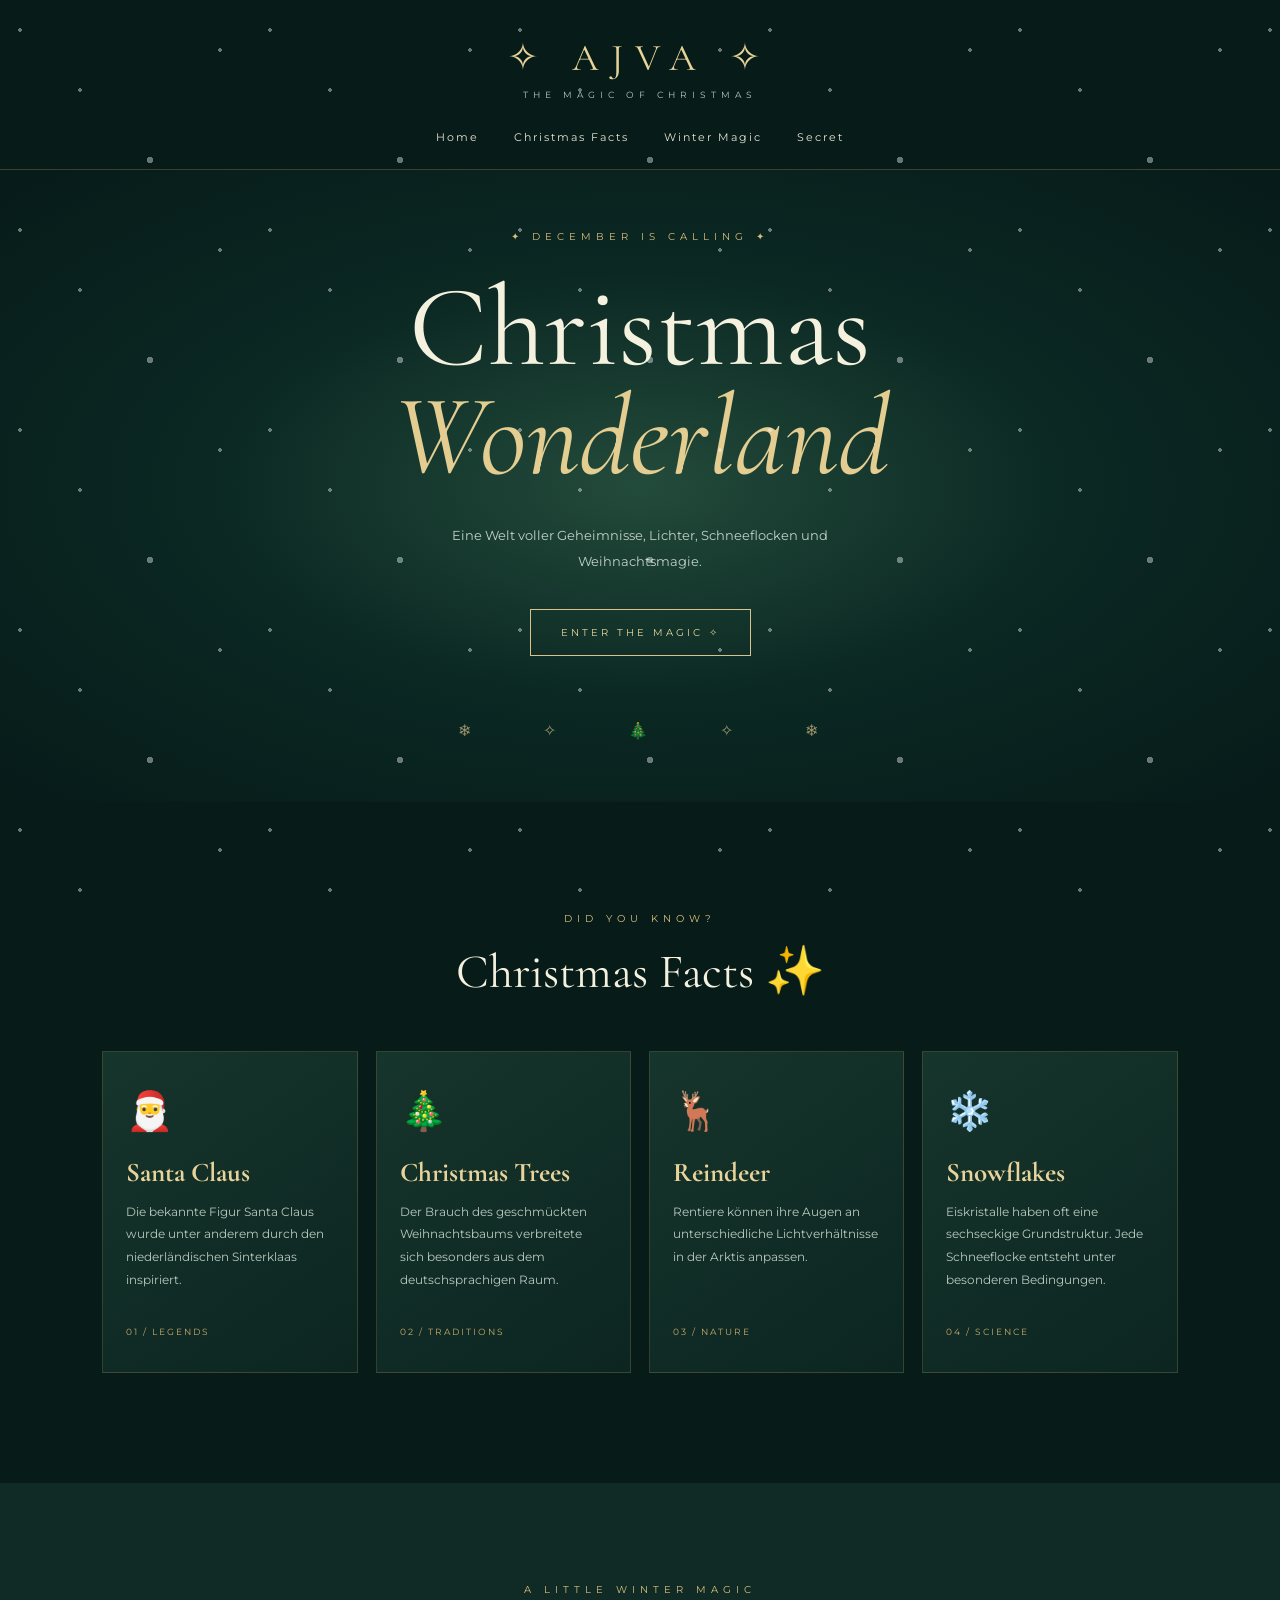
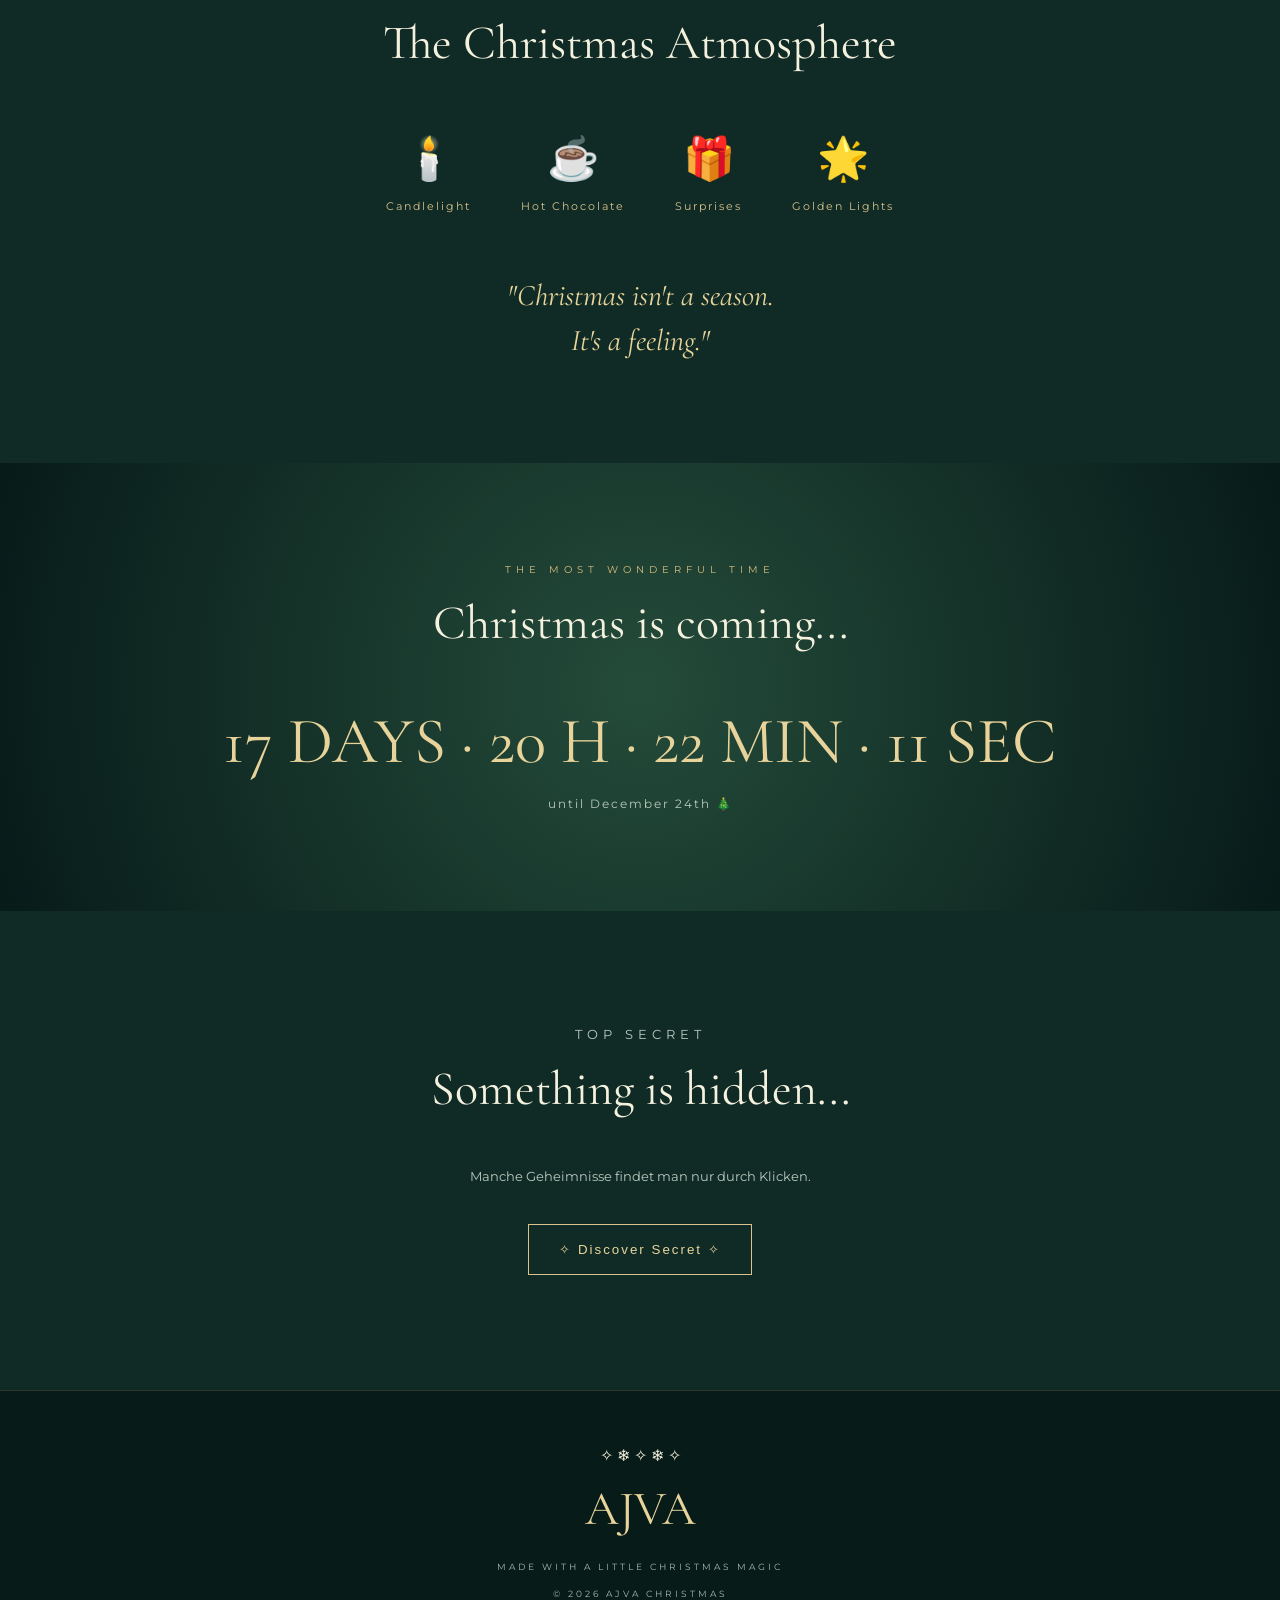
==== inex.html @ 02098047 "add" ====
<!DOCTYPE html>
<html lang="de">
<head>
    <meta charset="UTF-8">
    <meta name="viewport" content="width=device-width, initial-scale=1.0">
    <title>AJVA | Christmas Magic</title>
    <link rel="stylesheet" href="style.css">
</head>

<body>

    <div class="snow"></div>

    <header>
        <div class="logo">✧ AJVA ✧</div>
        <p class="subtitle">THE MAGIC OF CHRISTMAS</p>

        <nav>
            <a href="#start">Home</a>
            <a href="#fakten">Christmas Facts</a>
            <a href="#magie">Winter Magic</a>
            <a href="#geheimnis">Secret</a>
        </nav>
    </header>

    <main>

        <section class="hero" id="start">
            <p class="small-title">✦ DECEMBER IS CALLING ✦</p>

            <h1>Christmas<br><span>Wonderland</span></h1>

            <p class="intro">
                Eine Welt voller Geheimnisse, Lichter,
                Schneeflocken und Weihnachtsmagie.
            </p>

            <a href="#fakten" class="main-button">
                ENTER THE MAGIC ✧
            </a>

            <div class="decorations">
                ❄　　　 ✧　　　 🎄　　　 ✧　　　 ❄
            </div>
        </section>


        <section class="facts" id="fakten">

            <p class="small-title">DID YOU KNOW?</p>
            <h2>Christmas Facts ✨</h2>

            <div class="fact-grid">

                <article class="fact-card">
                    <span>🎅</span>
                    <h3>Santa Claus</h3>
                    <p>
                        Die bekannte Figur Santa Claus
                        wurde unter anderem durch den
                        niederländischen Sinterklaas inspiriert.
                    </p>
                    <small>01 / LEGENDS</small>
                </article>

                <article class="fact-card">
                    <span>🎄</span>
                    <h3>Christmas Trees</h3>
                    <p>
                        Der Brauch des geschmückten
                        Weihnachtsbaums verbreitete sich
                        besonders aus dem deutschsprachigen Raum.
                    </p>
                    <small>02 / TRADITIONS</small>
                </article>

                <article class="fact-card">
                    <span>🦌</span>
                    <h3>Reindeer</h3>
                    <p>
                        Rentiere können ihre Augen an
                        unterschiedliche Lichtverhältnisse
                        in der Arktis anpassen.
                    </p>
                    <small>03 / NATURE</small>
                </article>

                <article class="fact-card">
                    <span>❄️</span>
                    <h3>Snowflakes</h3>
                    <p>
                        Eiskristalle haben oft eine
                        sechseckige Grundstruktur.
                        Jede Schneeflocke entsteht unter
                        besonderen Bedingungen.
                    </p>
                    <small>04 / SCIENCE</small>
                </article>

            </div>
        </section>


        <section class="magic" id="magie">
            <p class="small-title">A LITTLE WINTER MAGIC</p>
            <h2>The Christmas Atmosphere</h2>

            <div class="magic-grid">
                <div>🕯️<p>Candlelight</p></div>
                <div>☕<p>Hot Chocolate</p></div>
                <div>🎁<p>Surprises</p></div>
                <div>🌟<p>Golden Lights</p></div>
            </div>

            <blockquote>
                "Christmas isn't a season.<br>
                It's a feeling."
            </blockquote>
        </section>


        <section class="countdown">
            <p class="small-title">THE MOST WONDERFUL TIME</p>
            <h2>Christmas is coming...</h2>
            <div id="timer">Loading...</div>
            <p>until December 24th 🎄</p>
        </section>


        <section class="secret" id="geheimnis">
            <p class="small-title">TOP SECRET</p>
            <h2>Something is hidden...</h2>

            <p>Manche Geheimnisse findet man nur durch Klicken.</p>

            <button id="secretButton">✧ Discover Secret ✧</button>

            <p id="secretText"></p>
        </section>

    </main>


    <footer>
        <div>✧ ❄ ✧ ❄ ✧</div>
        <h2>AJVA</h2>
        <p>MADE WITH A LITTLE CHRISTMAS MAGIC</p>
        <small>© 2026 AJVA CHRISTMAS</small>
    </footer>

    <script src="script.js"></script>
</body>
</html>
---- style.css ----
@import url('https://fonts.googleapis.com/css2?family=Cormorant+Garamond:wght@400;500;600;700&family=Montserrat:wght@300;400;500;600&display=swap');

* {
    margin: 0;
    padding: 0;
    box-sizing: border-box;
    scroll-behavior: smooth;
}

body {
    background: #071b19;
    color: #f5f1df;
    font-family: 'Montserrat', sans-serif;
    overflow-x: hidden;
}

/* HEADER */

header {
    text-align: center;
    padding: 35px 20px 25px;
    border-bottom: 1px solid #c5aa6a44;
}

.logo {
    font-family: 'Cormorant Garamond', serif;
    font-size: 38px;
    letter-spacing: 12px;
    color: #e8d49b;
}

.subtitle {
    font-size: 9px;
    letter-spacing: 5px;
    margin-top: 8px;
    color: #b7c8bd;
}

nav {
    margin-top: 30px;
    display: flex;
    justify-content: center;
    flex-wrap: wrap;
    gap: 35px;
}

nav a {
    color: #e8e3d2;
    text-decoration: none;
    font-size: 11px;
    letter-spacing: 2px;
    transition: 0.3s;
}

nav a:hover {
    color: #e8d49b;
    text-shadow: 0 0 15px #e8d49b;
}

/* HERO */

.hero {
    min-height: 570px;
    display: flex;
    flex-direction: column;
    justify-content: center;
    align-items: center;
    text-align: center;
    padding: 60px 20px;
    background:
        radial-gradient(ellipse at center, #234b3b 0%, #0b2823 48%, #071b19 100%);
    position: relative;
}

.small-title {
    color: #d8bd7c;
    font-size: 10px;
    letter-spacing: 5px;
}

.hero h1 {
    font-family: 'Cormorant Garamond', serif;
    font-size: clamp(65px, 10vw, 115px);
    line-height: 0.95;
    margin: 30px 0;
    font-weight: 400;
}

.hero h1 span {
    color: #e4cd91;
    font-style: italic;
}

.intro {
    max-width: 430px;
    line-height: 2;
    color: #c3d0c8;
    font-size: 13px;
}

.main-button {
    margin-top: 35px;
    padding: 16px 30px;
    border: 1px solid #d9c28c;
    color: #e8d49b;
    text-decoration: none;
    letter-spacing: 3px;
    font-size: 10px;
    transition: 0.4s;
}

.main-button:hover {
    background: #d9c28c;
    color: #071b19;
    box-shadow: 0 0 30px #d9c28c55;
}

.decorations {
    margin-top: 65px;
    color: #d9c28c;
    opacity: 0.7;
    letter-spacing: 4px;
}

/* FACTS */

.facts {
    padding: 110px 8%;
    text-align: center;
}

h2 {
    font-family: 'Cormorant Garamond', serif;
    font-size: 48px;
    font-weight: 400;
    margin: 18px 0 50px;
}

.fact-grid {
    display: grid;
    grid-template-columns: repeat(4, 1fr);
    gap: 18px;
    max-width: 1200px;
    margin: auto;
}

.fact-card {
    background: linear-gradient(145deg, #16352c, #0c2521);
    border: 1px solid #c5aa6a33;
    padding: 35px 23px;
    text-align: left;
    transition: 0.4s;
}

.fact-card:hover {
    transform: translateY(-10px);
    border-color: #d9c28c;
    box-shadow: 0 15px 40px #0005;
}

.fact-card span {
    font-size: 38px;
}

.fact-card h3 {
    font-family: 'Cormorant Garamond', serif;
    font-size: 27px;
    color: #e8d49b;
    margin: 22px 0 12px;
}

.fact-card p {
    color: #b9c9bf;
    font-size: 12px;
    line-height: 1.9;
    min-height: 100px;
}

.fact-card small {
    display: block;
    color: #c5aa6a;
    font-size: 9px;
    letter-spacing: 2px;
    margin-top: 25px;
}

/* MAGIC */

.magic {
    text-align: center;
    padding: 100px 20px;
    background: #102b25;
}

.magic-grid {
    display: flex;
    justify-content: center;
    flex-wrap: wrap;
    gap: 50px;
    margin: 60px 0;
}

.magic-grid div {
    font-size: 42px;
    transition: 0.3s;
}

.magic-grid div:hover {
    transform: scale(1.2) rotate(5deg);
}

.magic-grid p {
    font-size: 11px;
    letter-spacing: 2px;
    margin-top: 15px;
    color: #d9c28c;
}

blockquote {
    font-family: 'Cormorant Garamond', serif;
    font-size: 30px;
    font-style: italic;
    color: #e8d49b;
    line-height: 1.5;
}

/* COUNTDOWN */

.countdown {
    padding: 100px 20px;
    text-align: center;
    background: radial-gradient(circle, #244b3a, #071b19);
}

#timer {
    font-family: 'Cormorant Garamond', serif;
    font-size: clamp(35px, 7vw, 65px);
    color: #e8d49b;
    margin: 35px 0 15px;
}

.countdown > p:last-child {
    color: #b9c9bf;
    font-size: 12px;
    letter-spacing: 2px;
}

/* SECRET */

.secret {
    text-align: center;
    padding: 100px 20px;
    background: #102b25;
}

.secret p {
    color: #b9c9bf;
    font-size: 13px;
    margin: 15px;
}

#secretButton {
    background: transparent;
    color: #e8d49b;
    border: 1px solid #d9c28c;
    padding: 17px 30px;
    margin-top: 25px;
    cursor: pointer;
    letter-spacing: 2px;
    transition: 0.3s;
}

#secretButton:hover {
    background: #d9c28c;
    color: #071b19;
}

#secretText {
    color: #e8d49b;
    font-size: 20px;
    font-family: 'Cormorant Garamond', serif;
}

/* FOOTER */

footer {
    text-align: center;
    padding: 55px 20px;
    border-top: 1px solid #c5aa6a33;
}

footer h2 {
    color: #e8d49b;
    margin: 15px 0;
}

footer p, footer small {
    color: #a9b9ae;
    font-size: 9px;
    letter-spacing: 3px;
    line-height: 3;
}

/* SNOW */

.snow {
    position: fixed;
    inset: 0;
    pointer-events: none;
    z-index: 10;
    opacity: 0.4;
    background-image:
        radial-gradient(2px 2px at 20px 30px, white 99%, transparent),
        radial-gradient(2px 2px at 80px 90px, white 99%, transparent),
        radial-gradient(3px 3px at 150px 160px, white 99%, transparent),
        radial-gradient(2px 2px at 220px 50px, white 99%, transparent);
    background-size: 250px 200px;
    animation: snowfall 12s linear infinite;
}

@keyframes snowfall {
    from { background-position: 0 0; }
    to { background-position: 100px 400px; }
}

/* MOBILE */

@media (max-width: 850px) {
    .fact-grid {
        grid-template-columns: repeat(2, 1fr);
    }
}

@media (max-width: 550px) {
    nav {
        gap: 18px;
    }

    .fact-grid {
        grid-template-columns: 1fr;
    }

    .facts {
        padding: 75px 7%;
    }

    h2 {
        font-size: 38px;
    }

    .magic-grid {
        gap: 30px;
    }
}
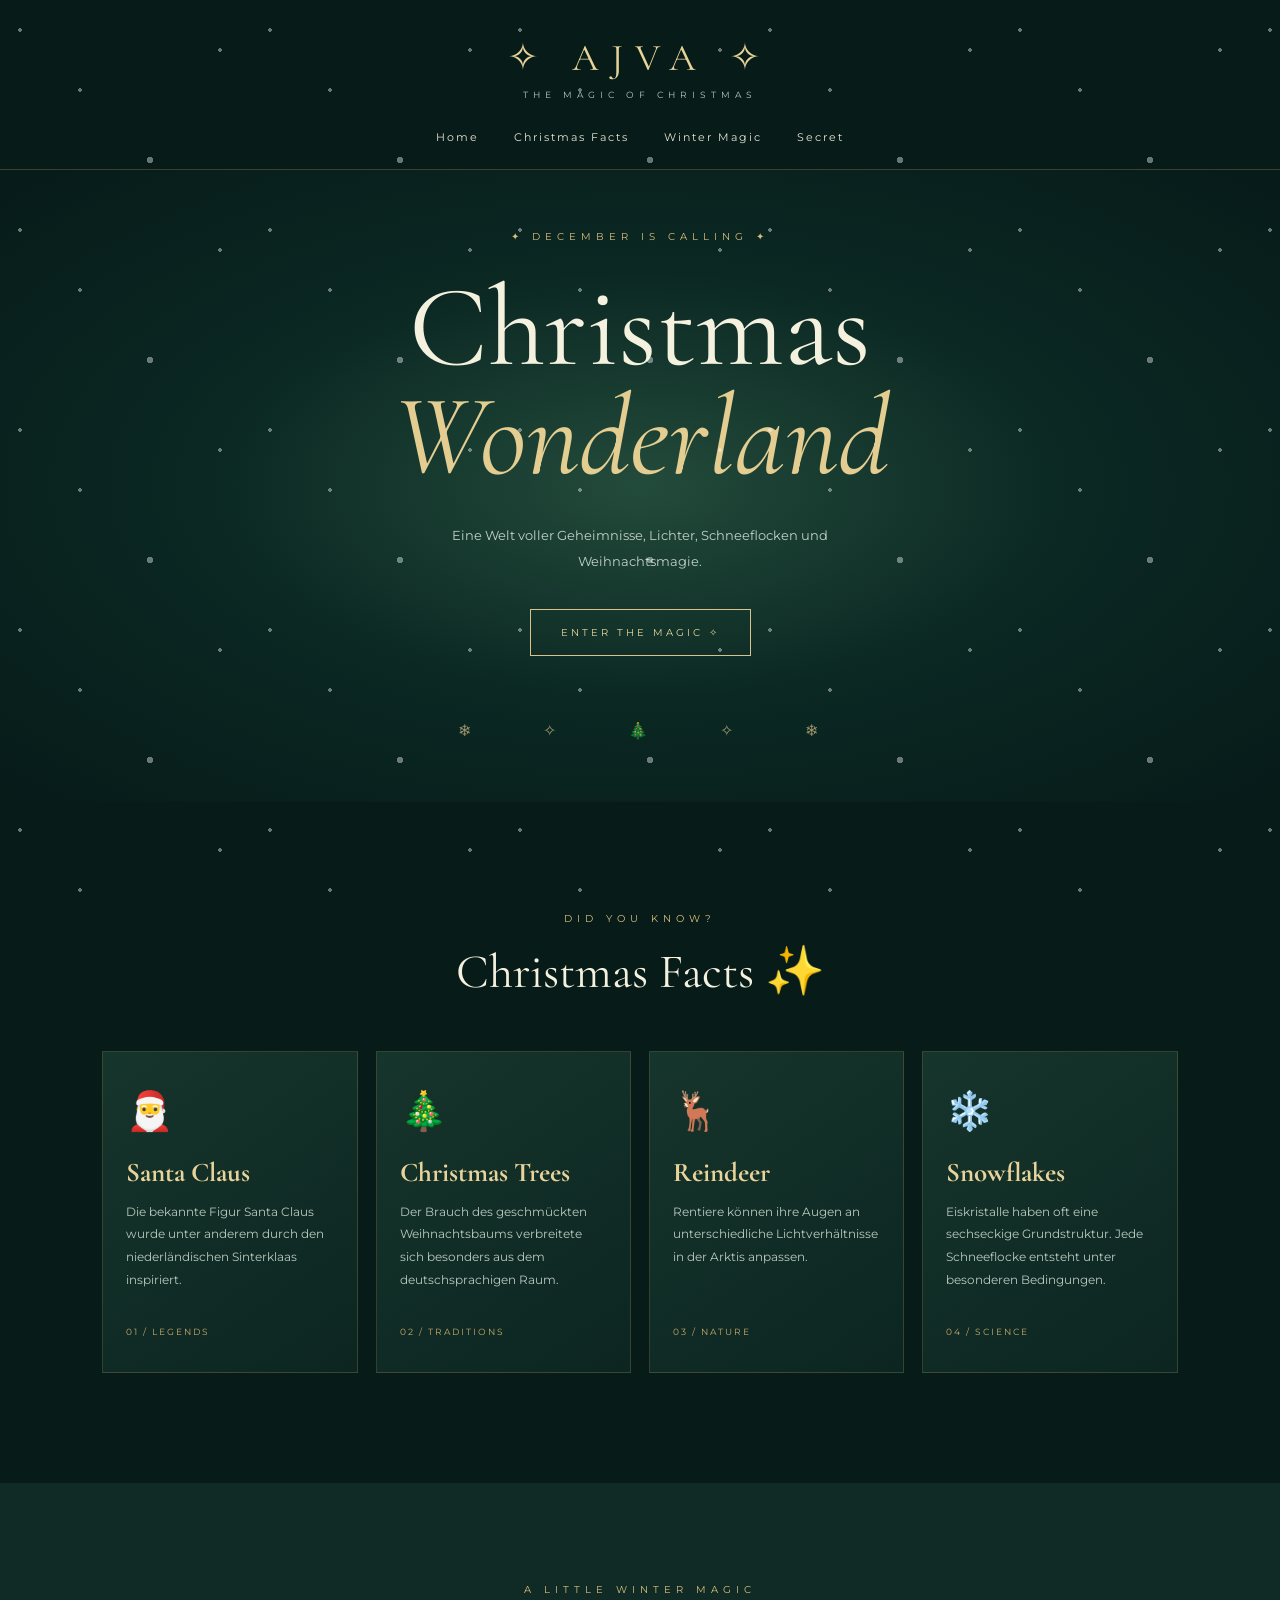
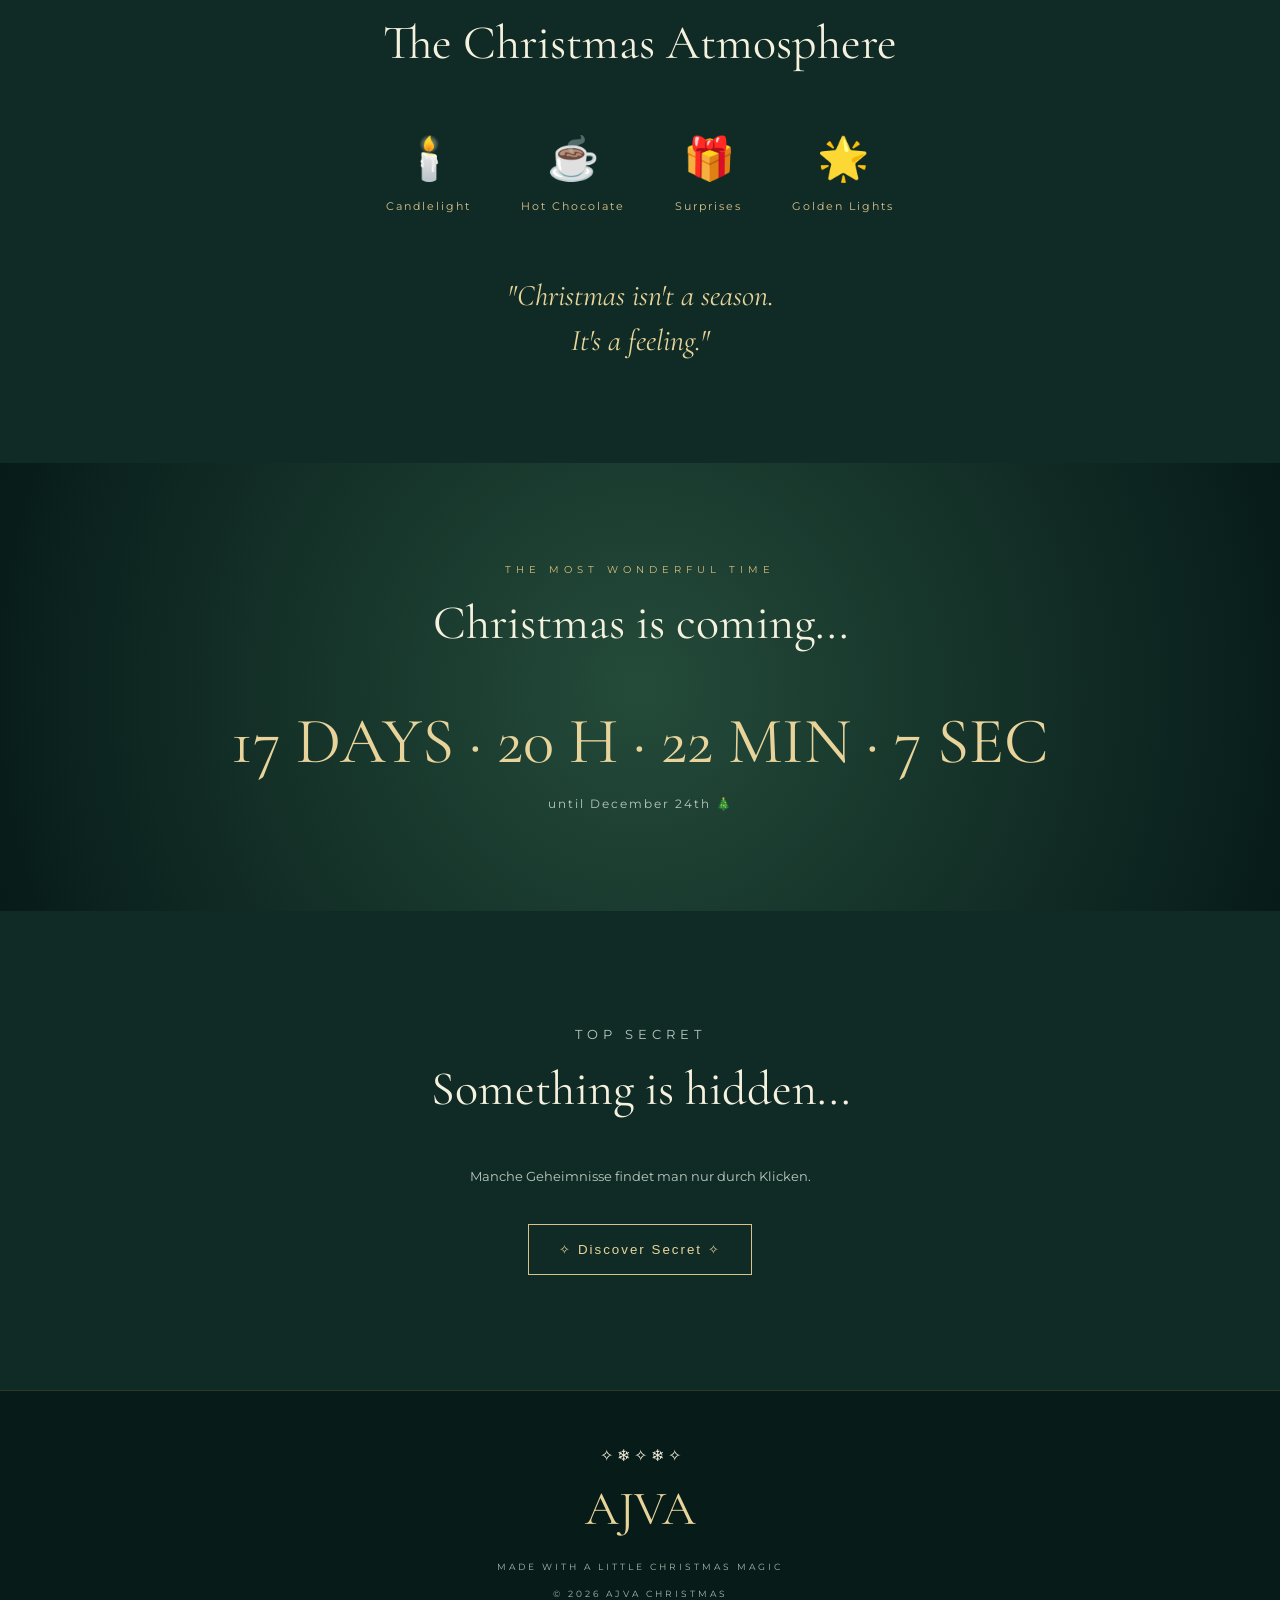
==== commit d5fdc3db: "add" ====
--- a/inex.html
+++ b/inex.html
@@ -4,7 +4,7 @@
 <head>
     <meta charset="UTF-8">
     <meta name="viewport" content="width=device-width, initial-scale=1.0">
-    <title>AJVA | Christmas Magic</title>
+    <title>DEZEMBER| Christmas Magic</title>
     <link rel="stylesheet" href="style.css">
 </head>
 
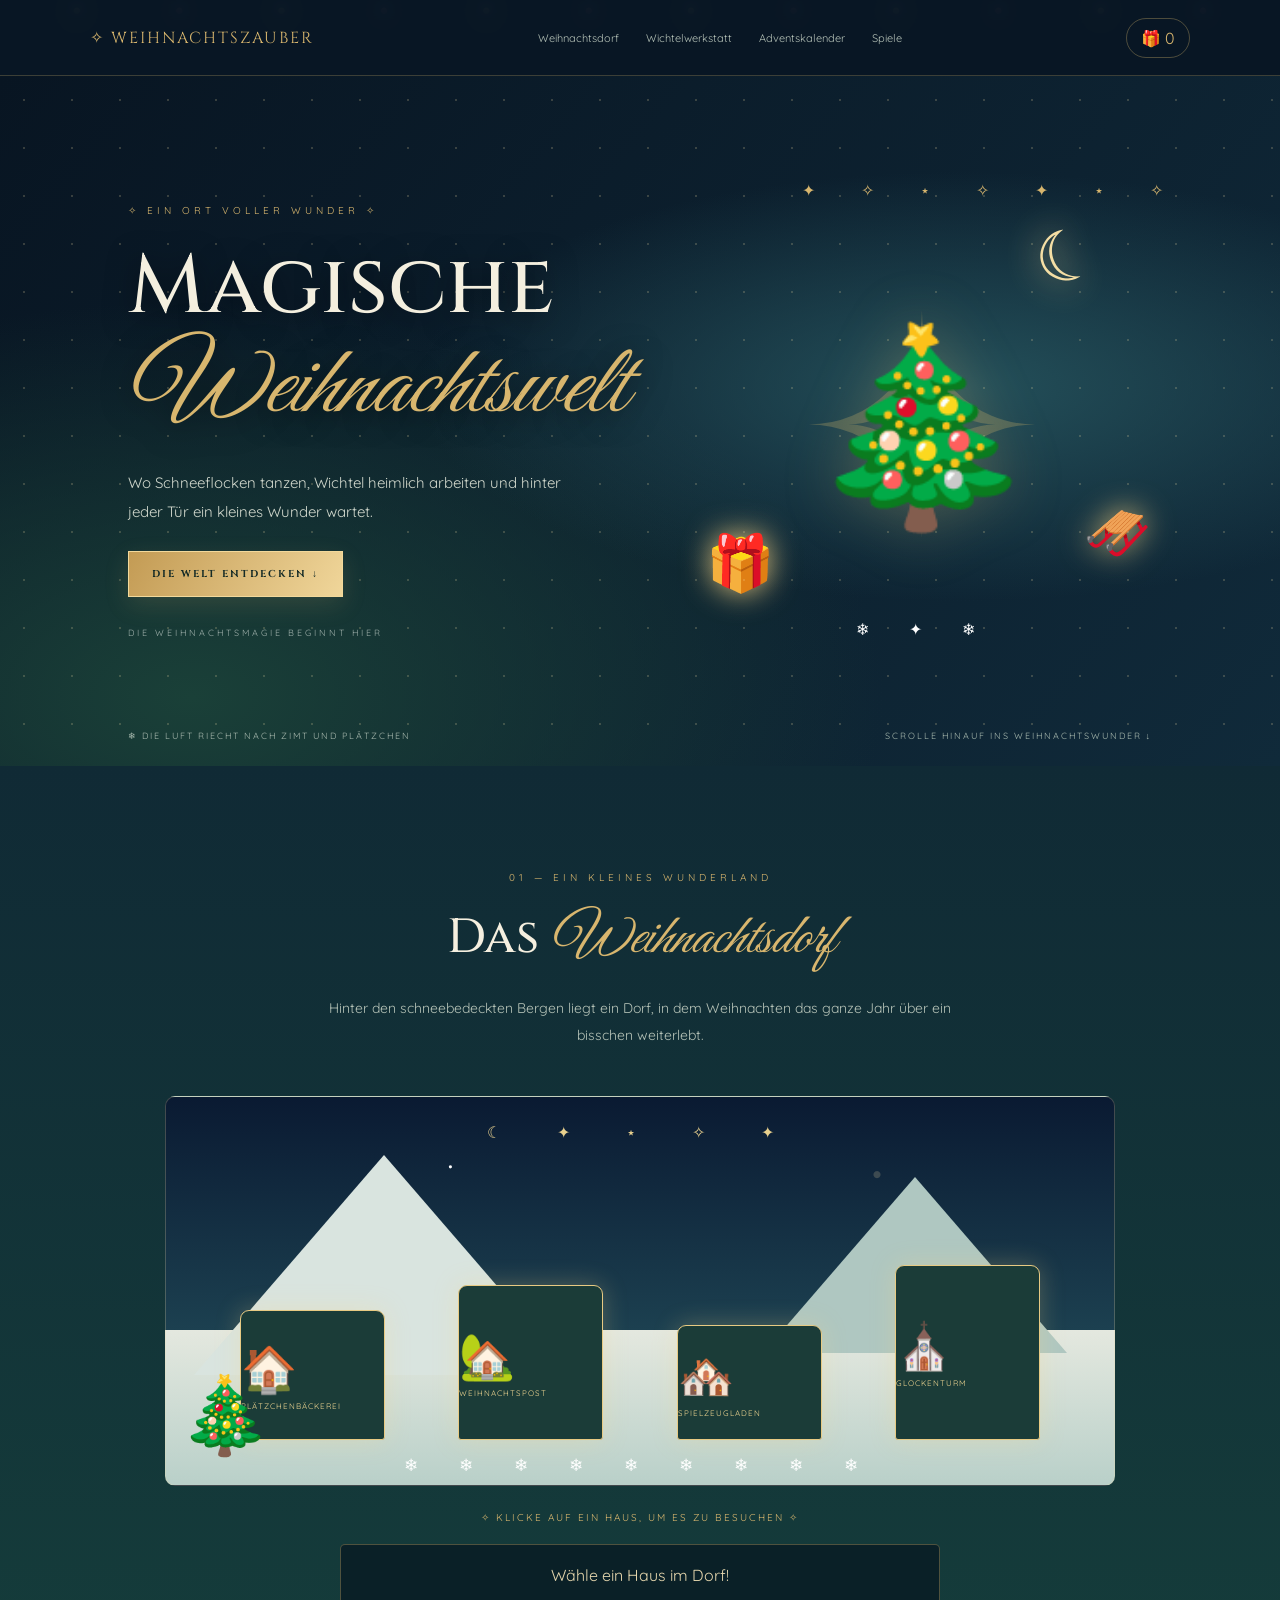
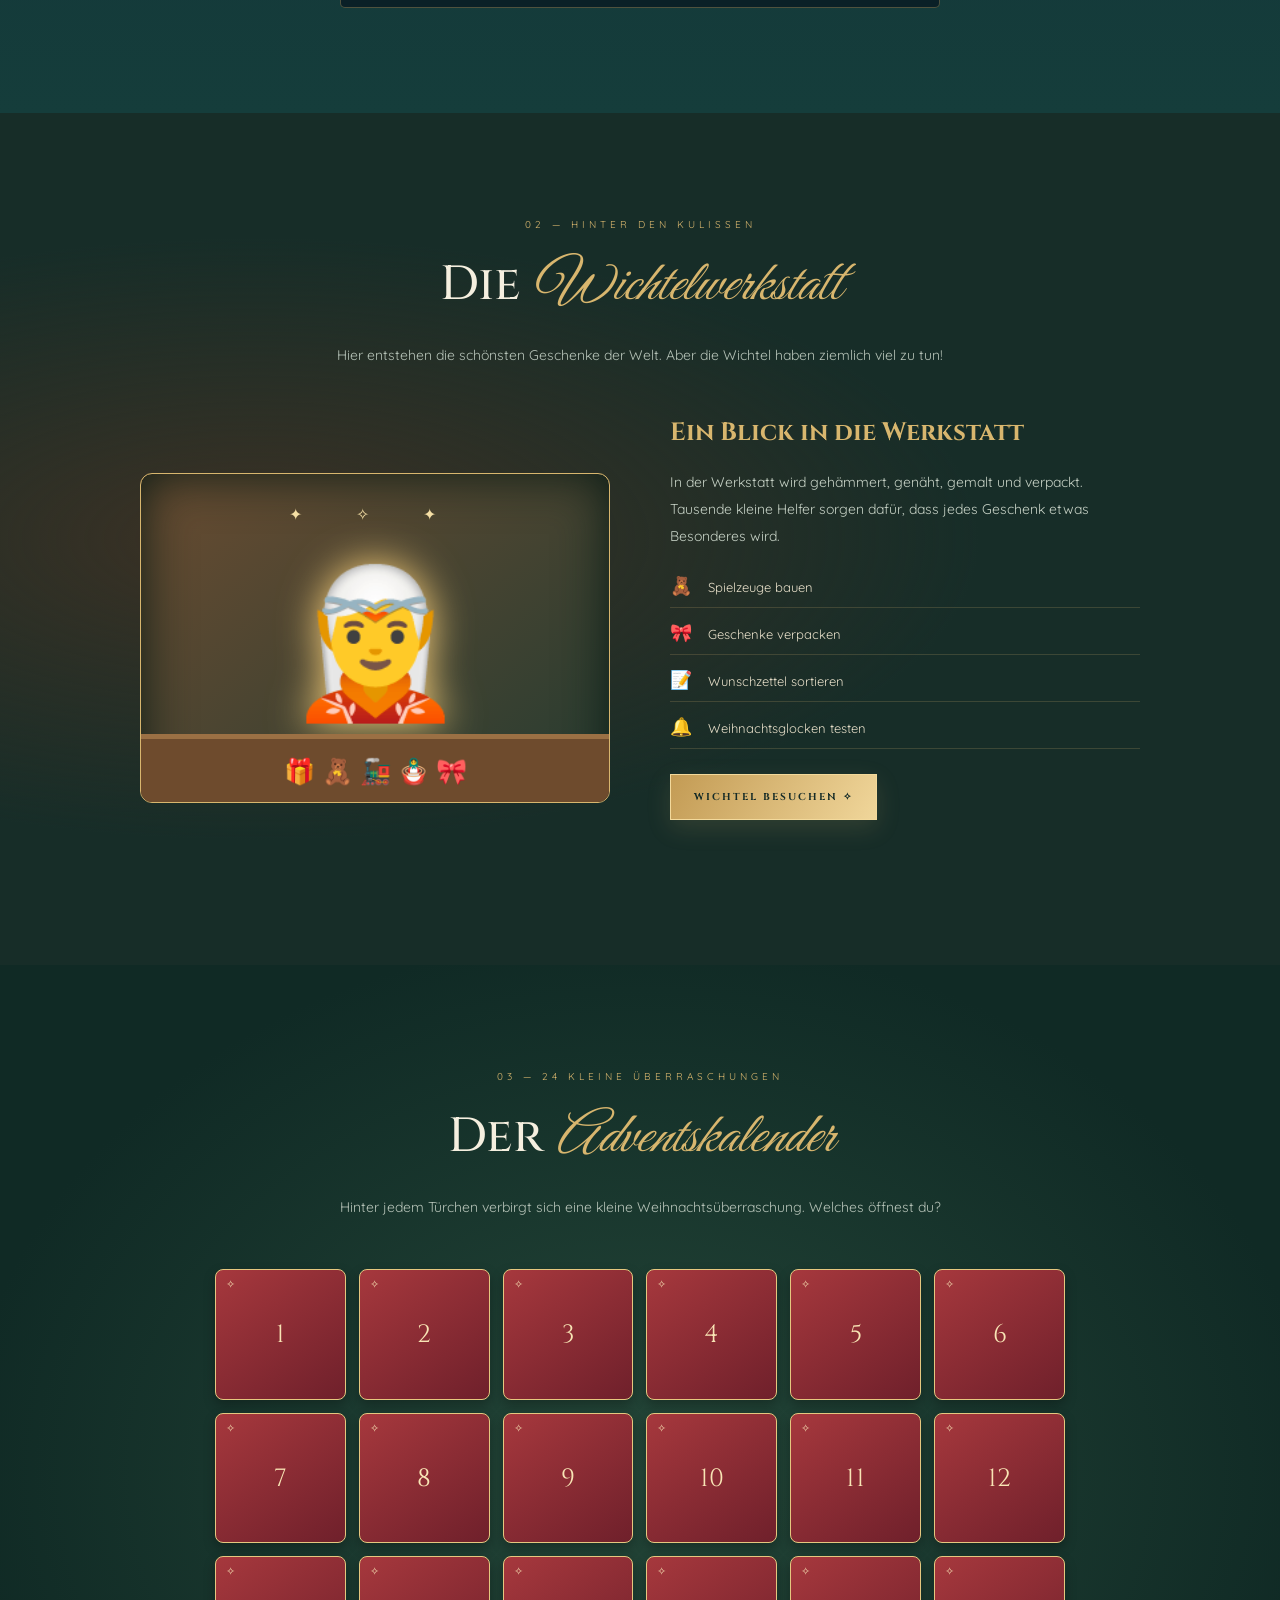
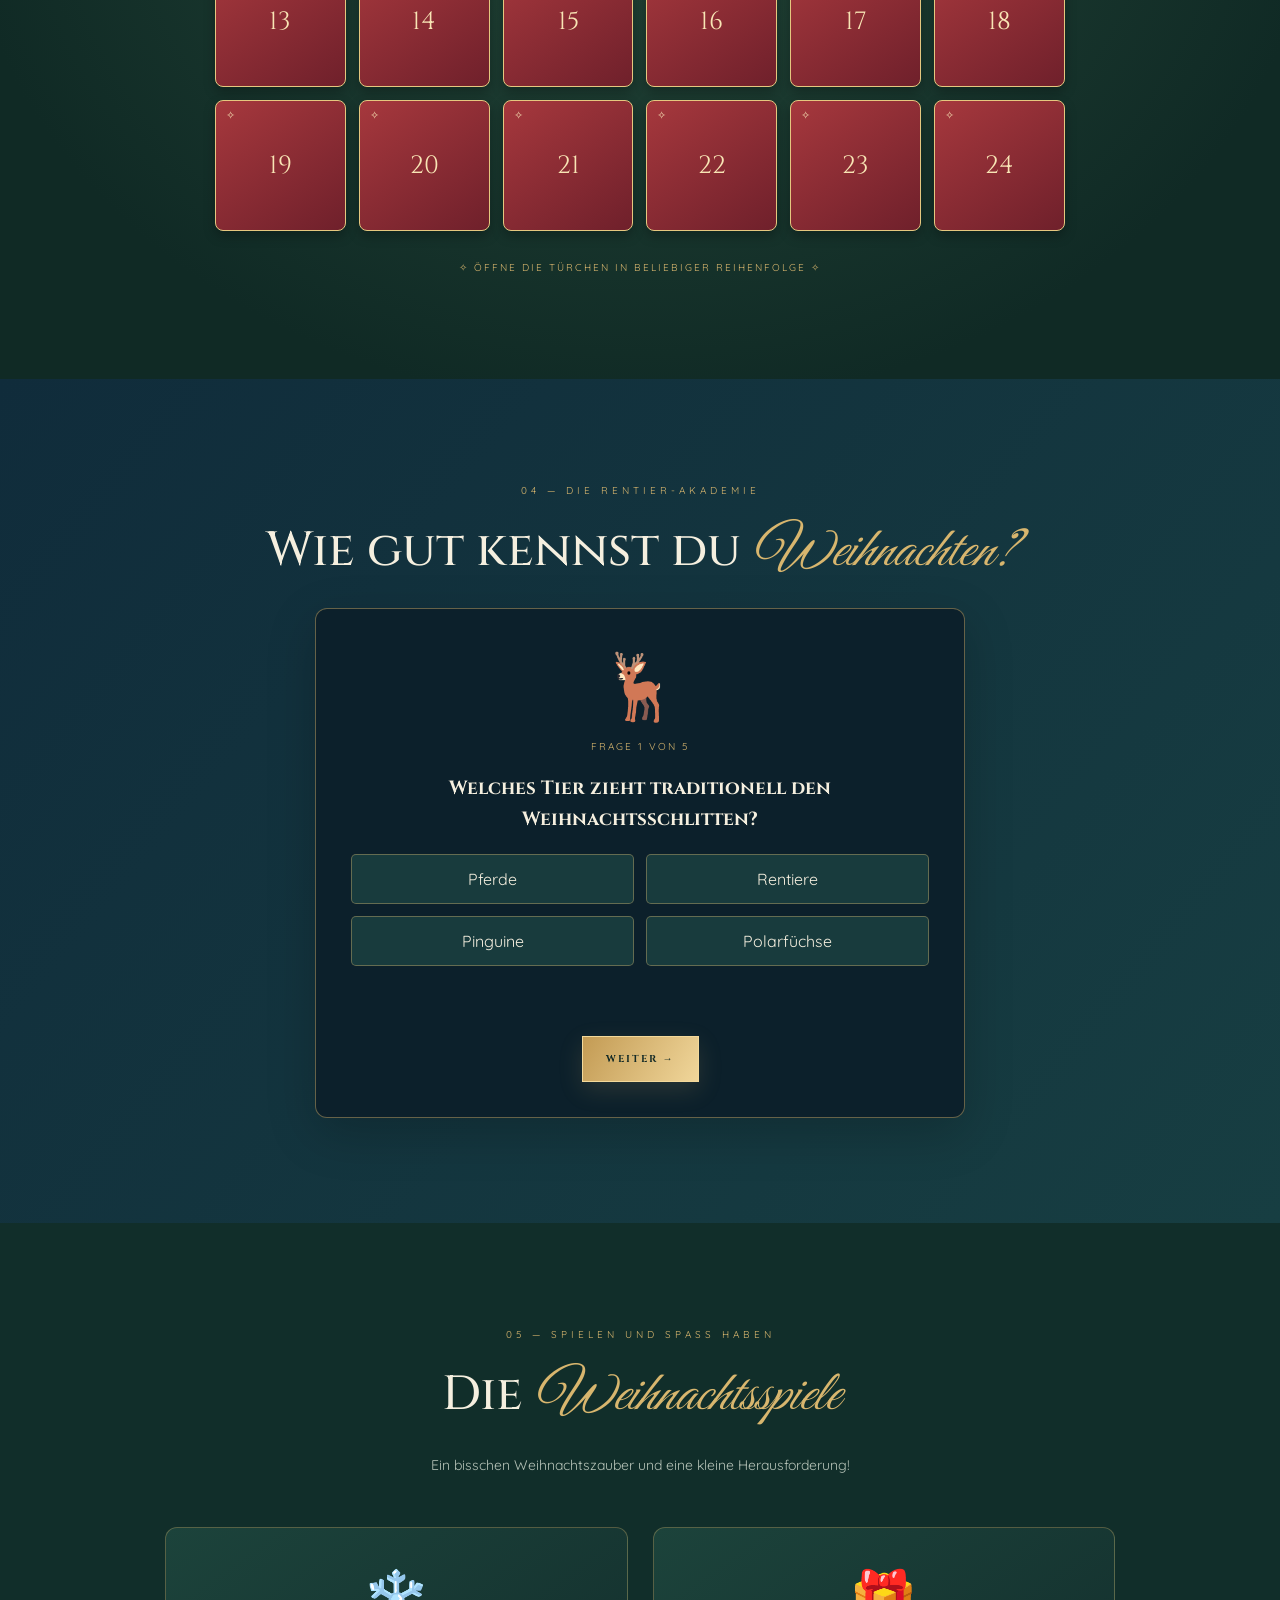
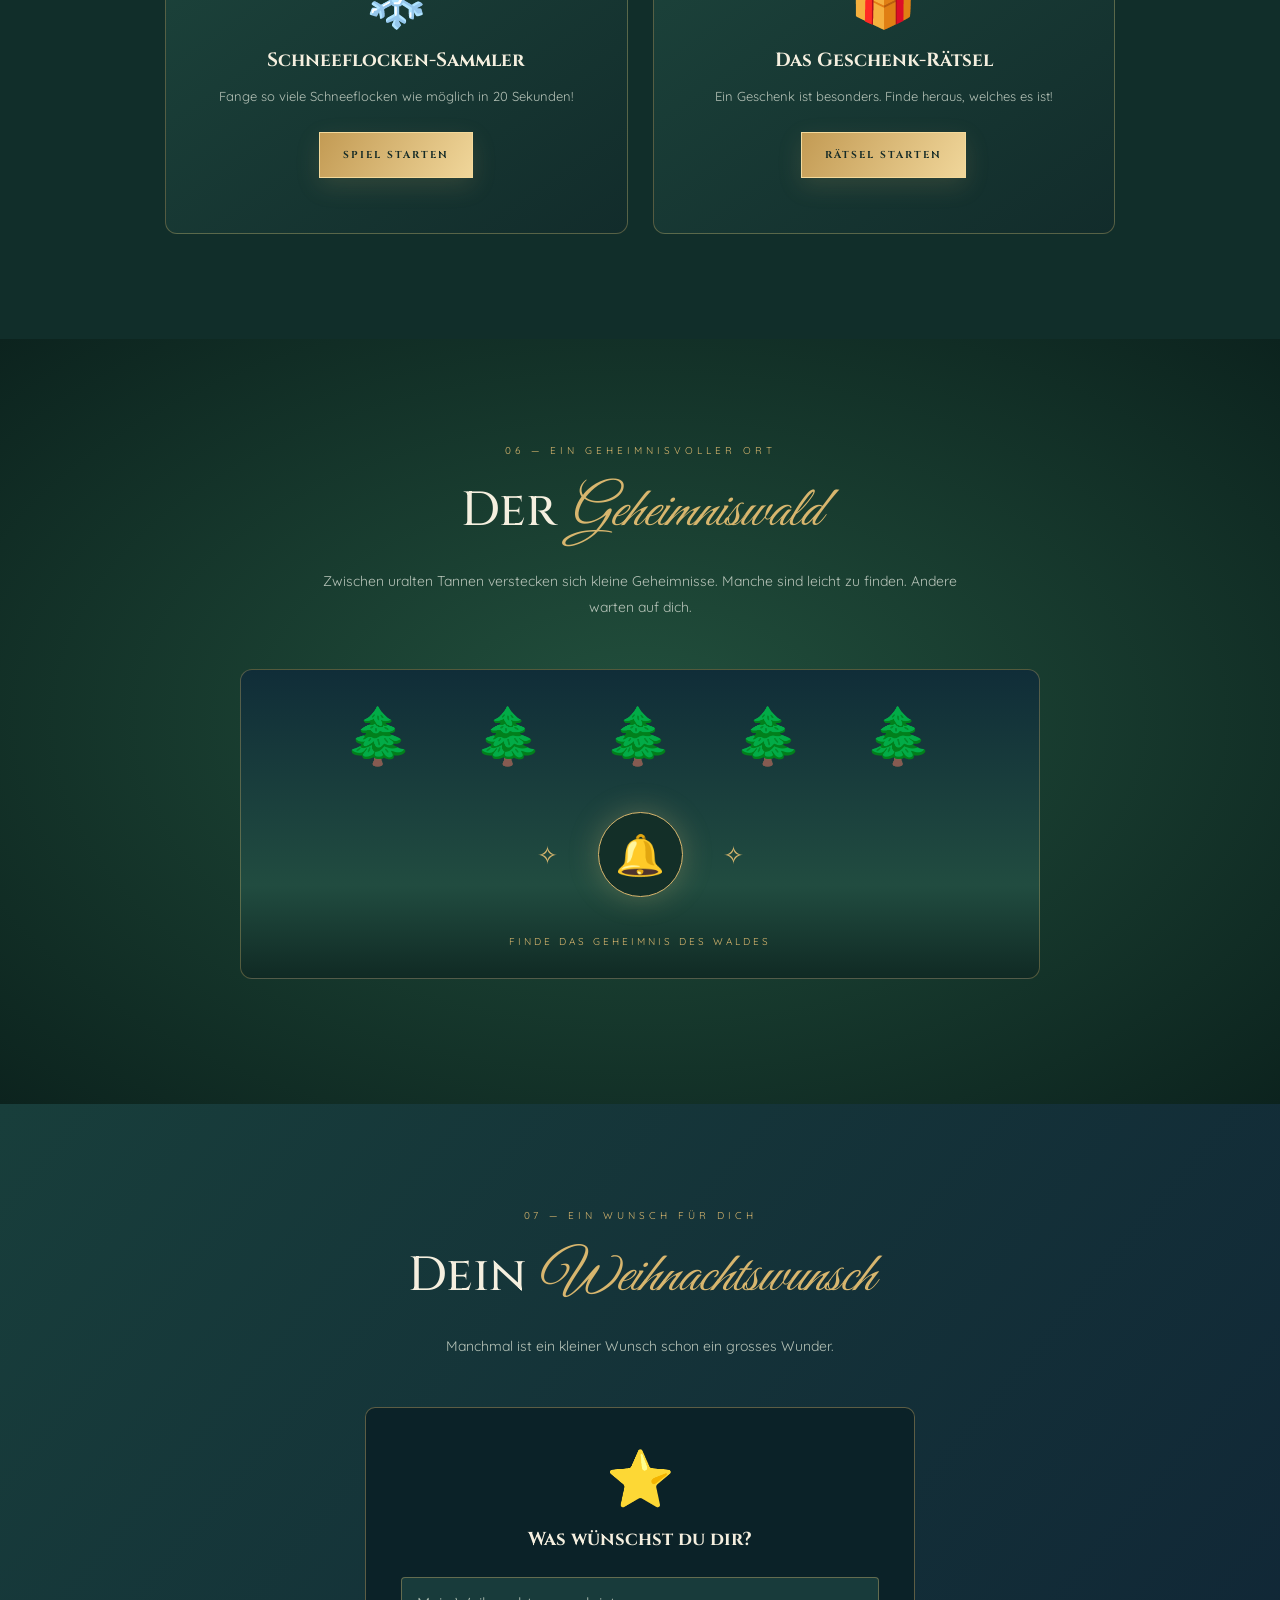
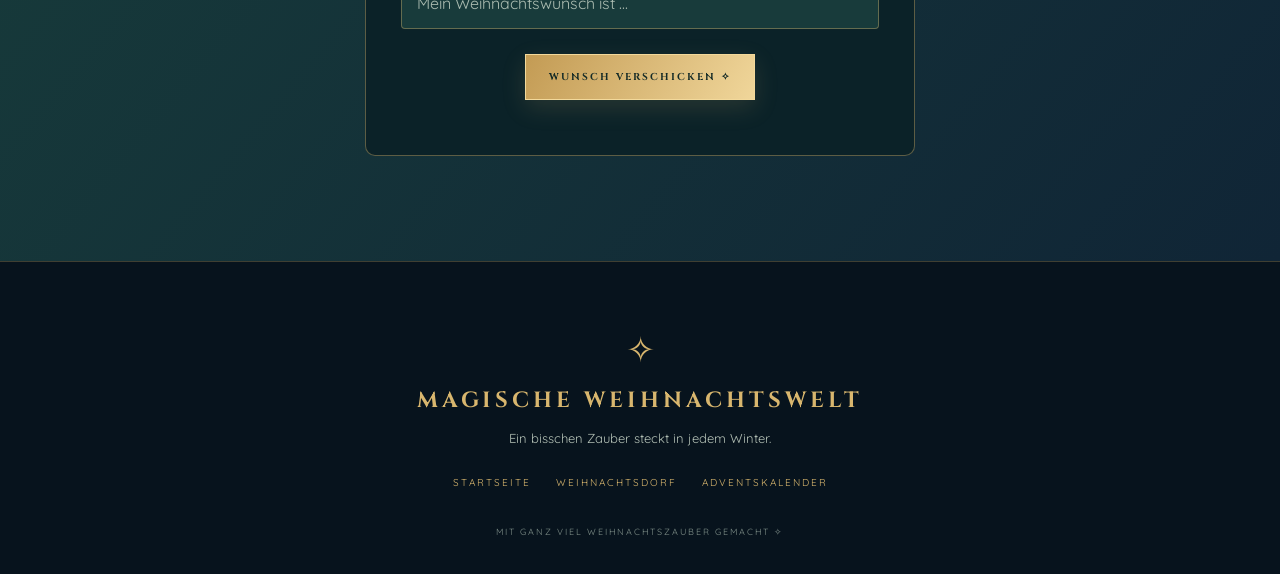
==== commit e0e4e4ca: "add" ====
--- a/inex.html
+++ b/inex.html
@@ -4,151 +4,308 @@
 <head>
     <meta charset="UTF-8">
     <meta name="viewport" content="width=device-width, initial-scale=1.0">
-    <title>DEZEMBER| Christmas Magic</title>
+    <title>Magische Weihnachtswelt</title>
     <link rel="stylesheet" href="style.css">
+    <link href="https://fonts.googleapis.com/css2?family=Cinzel:wght@500;600;700&family=Quicksand:wght@400;500;600;700&family=Great+Vibes&display=swap" rel="stylesheet">
 </head>
-
 <body>
 
-    <div class="snow"></div>
-
-    <header>
-        <div class="logo">✧ AJVA ✧</div>
-        <p class="subtitle">THE MAGIC OF CHRISTMAS</p>
-
-        <nav>
-            <a href="#start">Home</a>
-            <a href="#fakten">Christmas Facts</a>
-            <a href="#magie">Winter Magic</a>
-            <a href="#geheimnis">Secret</a>
-        </nav>
-    </header>
-
-    <main>
-
-        <section class="hero" id="start">
-            <p class="small-title">✦ DECEMBER IS CALLING ✦</p>
-
-            <h1>Christmas<br><span>Wonderland</span></h1>
-
-            <p class="intro">
-                Eine Welt voller Geheimnisse, Lichter,
-                Schneeflocken und Weihnachtsmagie.
+<div id="schnee"></div>
+<div id="funken"></div>
+
+<div class="lichterkette">
+    <span>●</span><span>●</span><span>●</span><span>●</span>
+    <span>●</span><span>●</span><span>●</span><span>●</span>
+    <span>●</span><span>●</span><span>●</span><span>●</span>
+</div>
+
+<nav class="navigation">
+    <a href="#start" class="logo">✧ WEIHNACHTSZAUBER</a>
+    <div class="nav-links">
+        <a href="#dorf">Weihnachtsdorf</a>
+        <a href="#werkstatt">Wichtelwerkstatt</a>
+        <a href="#kalender">Adventskalender</a>
+        <a href="#spiele">Spiele</a>
+    </div>
+    <div class="geschenk-counter">🎁 <span id="geschenke">0</span></div>
+</nav>
+
+<!-- STARTSEITE -->
+
+<header class="hero" id="start">
+
+    <div class="hero-stars">✦　✧　⋆　✧　✦　⋆　✧</div>
+
+    <div class="hero-text">
+        <p class="kleine-zeile">✧ EIN ORT VOLLER WUNDER ✧</p>
+        <h1>Magische<br><em>Weihnachtswelt</em></h1>
+        <p class="hero-beschreibung">
+            Wo Schneeflocken tanzen, Wichtel heimlich arbeiten
+            und hinter jeder Tür ein kleines Wunder wartet.
+        </p>
+        <a href="#dorf" class="gold-button">DIE WELT ENTDECKEN ↓</a>
+        <p class="hero-hinweis">DIE WEIHNACHTSMAGIE BEGINNT HIER</p>
+    </div>
+
+    <div class="hero-bild">
+        <div class="mond">☾</div>
+        <div class="hero-kranz">✧</div>
+        <div class="hero-baum">🎄</div>
+        <div class="hero-geschenk links">🎁</div>
+        <div class="hero-geschenk rechts">🛷</div>
+        <div class="hero-schnee">❄　✦　❄</div>
+    </div>
+
+    <div class="hero-footer">
+        <span>❄ DIE LUFT RIECHT NACH ZIMT UND PLÄTZCHEN</span>
+        <span>SCROLLE HINAUF INS WEIHNACHTSWUNDER ↓</span>
+    </div>
+</header>
+
+
+<!-- WEIHNACHTSDORF -->
+
+<section class="section dorf" id="dorf">
+
+    <div class="abschnitt-label">01 — EIN KLEINES WUNDERLAND</div>
+    <h2>Das <em>Weihnachtsdorf</em></h2>
+    <p class="untertitel">
+        Hinter den schneebedeckten Bergen liegt ein Dorf,
+        in dem Weihnachten das ganze Jahr über ein bisschen weiterlebt.
+    </p>
+
+    <div class="dorf-landschaft">
+
+        <div class="dorf-himmel">☾　✦　⋆　✧　✦</div>
+
+        <div class="berg berg1"></div>
+        <div class="berg berg2"></div>
+
+        <div class="dorf-haeuser">
+
+            <button class="haus haus1" data-house="bäckerei">
+                <span>🏠</span>
+                <small>PLÄTZCHENBÄCKEREI</small>
+            </button>
+
+            <button class="haus haus2" data-house="post">
+                <span>🏡</span>
+                <small>WEIHNACHTSPOST</small>
+            </button>
+
+            <button class="haus haus3" data-house="spielzeug">
+                <span>🏘️</span>
+                <small>SPIELZEUGLADEN</small>
+            </button>
+
+            <button class="haus haus4" data-house="glocke">
+                <span>⛪</span>
+                <small>GLOCKENTURM</small>
+            </button>
+
+        </div>
+
+        <div class="dorf-baum">🎄</div>
+        <div class="dorf-schnee">❄ ❄ ❄ ❄ ❄ ❄ ❄ ❄ ❄</div>
+
+    </div>
+
+    <p class="dorf-tipp">✧ KLICKE AUF EIN HAUS, UM ES ZU BESUCHEN ✧</p>
+    <div id="hausInfo" class="info-box">Wähle ein Haus im Dorf!</div>
+
+</section>
+
+
+<!-- WICHTELWERKSTATT -->
+
+<section class="section werkstatt" id="werkstatt">
+
+    <div class="abschnitt-label">02 — HINTER DEN KULISSEN</div>
+    <h2>Die <em>Wichtelwerkstatt</em></h2>
+    <p class="untertitel">
+        Hier entstehen die schönsten Geschenke der Welt.
+        Aber die Wichtel haben ziemlich viel zu tun!
+    </p>
+
+    <div class="werkstatt-inhalt">
+
+        <div class="werkstatt-bild">
+            <div class="werkstatt-emoji">🧝</div>
+            <div class="werkstatt-tisch">🎁 🧸 🚂 🪆 🎀</div>
+            <div class="werkstatt-funken">✦ ✧ ✦</div>
+        </div>
+
+        <div class="werkstatt-text">
+            <h3>Ein Blick in die Werkstatt</h3>
+            <p>
+                In der Werkstatt wird gehämmert, genäht, gemalt
+                und verpackt. Tausende kleine Helfer sorgen dafür,
+                dass jedes Geschenk etwas Besonderes wird.
             </p>
 
-            <a href="#fakten" class="main-button">
-                ENTER THE MAGIC ✧
-            </a>
-
-            <div class="decorations">
-                ❄　　　 ✧　　　 🎄　　　 ✧　　　 ❄
+            <div class="aufgaben">
+                <div><span>🧸</span> Spielzeuge bauen</div>
+                <div><span>🎀</span> Geschenke verpacken</div>
+                <div><span>📝</span> Wunschzettel sortieren</div>
+                <div><span>🔔</span> Weihnachtsglocken testen</div>
             </div>
-        </section>
-
-
-        <section class="facts" id="fakten">
-
-            <p class="small-title">DID YOU KNOW?</p>
-            <h2>Christmas Facts ✨</h2>
-
-            <div class="fact-grid">
-
-                <article class="fact-card">
-                    <span>🎅</span>
-                    <h3>Santa Claus</h3>
-                    <p>
-                        Die bekannte Figur Santa Claus
-                        wurde unter anderem durch den
-                        niederländischen Sinterklaas inspiriert.
-                    </p>
-                    <small>01 / LEGENDS</small>
-                </article>
-
-                <article class="fact-card">
-                    <span>🎄</span>
-                    <h3>Christmas Trees</h3>
-                    <p>
-                        Der Brauch des geschmückten
-                        Weihnachtsbaums verbreitete sich
-                        besonders aus dem deutschsprachigen Raum.
-                    </p>
-                    <small>02 / TRADITIONS</small>
-                </article>
-
-                <article class="fact-card">
-                    <span>🦌</span>
-                    <h3>Reindeer</h3>
-                    <p>
-                        Rentiere können ihre Augen an
-                        unterschiedliche Lichtverhältnisse
-                        in der Arktis anpassen.
-                    </p>
-                    <small>03 / NATURE</small>
-                </article>
-
-                <article class="fact-card">
-                    <span>❄️</span>
-                    <h3>Snowflakes</h3>
-                    <p>
-                        Eiskristalle haben oft eine
-                        sechseckige Grundstruktur.
-                        Jede Schneeflocke entsteht unter
-                        besonderen Bedingungen.
-                    </p>
-                    <small>04 / SCIENCE</small>
-                </article>
-
+
+            <button class="gold-button" id="wichtelButton">
+                WICHTEL BESUCHEN ✧
+            </button>
+            <p id="wichtelAntwort"></p>
+        </div>
+
+    </div>
+
+</section>
+
+
+<!-- ADVENTSKALENDER -->
+
+<section class="section kalender" id="kalender">
+
+    <div class="abschnitt-label">03 — 24 KLEINE ÜBERRASCHUNGEN</div>
+    <h2>Der <em>Adventskalender</em></h2>
+    <p class="untertitel">
+        Hinter jedem Türchen verbirgt sich eine kleine
+        Weihnachtsüberraschung. Welches öffnest du?
+    </p>
+
+    <div class="kalender-grid" id="kalenderGrid"></div>
+    <p class="kalender-hinweis">✧ ÖFFNE DIE TÜRCHEN IN BELIEBIGER REIHENFOLGE ✧</p>
+
+</section>
+
+
+<!-- RENTIER AKADEMIE -->
+
+<section class="section rentier" id="rentier">
+
+    <div class="abschnitt-label">04 — DIE RENTIER-AKADEMIE</div>
+    <h2>Wie gut kennst du <em>Weihnachten?</em></h2>
+
+    <div class="quiz-box">
+        <div class="quiz-tier">🦌</div>
+        <p id="quizFortschritt">FRAGE 1 VON 5</p>
+        <h3 id="quizFrage">Welches Tier zieht traditionell den Weihnachtsschlitten?</h3>
+        <div id="quizAntworten" class="quiz-antworten"></div>
+        <p id="quizRueckmeldung"></p>
+        <button id="quizWeiter" class="gold-button" hidden>WEITER →</button>
+    </div>
+
+</section>
+
+
+<!-- SPIELE -->
+
+<section class="section spiele" id="spiele">
+
+    <div class="abschnitt-label">05 — SPIELEN UND SPASS HABEN</div>
+    <h2>Die <em>Weihnachtsspiele</em></h2>
+    <p class="untertitel">Ein bisschen Weihnachtszauber und eine kleine Herausforderung!</p>
+
+    <div class="spiele-grid">
+
+        <div class="spielkarte">
+            <div class="spiel-symbol">❄️</div>
+            <h3>Schneeflocken-Sammler</h3>
+            <p>Fange so viele Schneeflocken wie möglich in 20 Sekunden!</p>
+            <button class="gold-button" id="schneeSpiel">SPIEL STARTEN</button>
+            <div id="schneeSpielFeld">
+                <p id="schneePunkte">Punkte: 0</p>
+                <p id="schneeZeit">Zeit: 20</p>
+                <div id="schneeZiel"></div>
             </div>
-        </section>
-
-
-        <section class="magic" id="magie">
-            <p class="small-title">A LITTLE WINTER MAGIC</p>
-            <h2>The Christmas Atmosphere</h2>
-
-            <div class="magic-grid">
-                <div>🕯️<p>Candlelight</p></div>
-                <div>☕<p>Hot Chocolate</p></div>
-                <div>🎁<p>Surprises</p></div>
-                <div>🌟<p>Golden Lights</p></div>
-            </div>
-
-            <blockquote>
-                "Christmas isn't a season.<br>
-                It's a feeling."
-            </blockquote>
-        </section>
-
-
-        <section class="countdown">
-            <p class="small-title">THE MOST WONDERFUL TIME</p>
-            <h2>Christmas is coming...</h2>
-            <div id="timer">Loading...</div>
-            <p>until December 24th 🎄</p>
-        </section>
-
-
-        <section class="secret" id="geheimnis">
-            <p class="small-title">TOP SECRET</p>
-            <h2>Something is hidden...</h2>
-
-            <p>Manche Geheimnisse findet man nur durch Klicken.</p>
-
-            <button id="secretButton">✧ Discover Secret ✧</button>
-
-            <p id="secretText"></p>
-        </section>
-
-    </main>
-
-
-    <footer>
-        <div>✧ ❄ ✧ ❄ ✧</div>
-        <h2>AJVA</h2>
-        <p>MADE WITH A LITTLE CHRISTMAS MAGIC</p>
-        <small>© 2026 AJVA CHRISTMAS</small>
-    </footer>
-
-    <script src="script.js"></script>
+        </div>
+
+        <div class="spielkarte">
+            <div class="spiel-symbol">🎁</div>
+            <h3>Das Geschenk-Rätsel</h3>
+            <p>Ein Geschenk ist besonders. Finde heraus, welches es ist!</p>
+            <button class="gold-button" id="geschenkSpiel">RÄTSEL STARTEN</button>
+            <div id="geschenkRaetsel"></div>
+        </div>
+
+    </div>
+
+</section>
+
+
+<!-- GEHEIMNISWALD -->
+
+<section class="section geheimwald" id="wald">
+
+    <div class="abschnitt-label">06 — EIN GEHEIMNISVOLLER ORT</div>
+    <h2>Der <em>Geheimniswald</em></h2>
+
+    <p class="untertitel">
+        Zwischen uralten Tannen verstecken sich kleine Geheimnisse.
+        Manche sind leicht zu finden. Andere warten auf dich.
+    </p>
+
+    <div class="wald-bild">
+        <div class="wald-baeume">🌲　🌲　🌲　🌲　🌲</div>
+        <div class="wald-mitte">
+            <span>✧</span>
+            <button id="waldGeheimnis">🔔</button>
+            <span>✧</span>
+        </div>
+        <p>FINDE DAS GEHEIMNIS DES WALDES</p>
+    </div>
+
+    <div id="waldAntwort"></div>
+
+</section>
+
+
+<!-- WEIHNACHTSWÜNSCHE -->
+
+<section class="section wuensche">
+
+    <div class="abschnitt-label">07 — EIN WUNSCH FÜR DICH</div>
+    <h2>Dein <em>Weihnachtswunsch</em></h2>
+
+    <p class="untertitel">
+        Manchmal ist ein kleiner Wunsch schon ein grosses Wunder.
+    </p>
+
+    <div class="wunsch-box">
+        <div class="wunsch-stern">⭐</div>
+        <h3>Was wünschst du dir?</h3>
+        <input id="wunschInput" placeholder="Mein Weihnachtswunsch ist ...">
+        <button class="gold-button" id="wunschButton">WUNSCH VERSCHICKEN ✧</button>
+        <p id="wunschAntwort"></p>
+    </div>
+
+</section>
+
+
+<footer>
+    <div class="footer-stern">✧</div>
+    <h2>MAGISCHE WEIHNACHTSWELT</h2>
+    <p>Ein bisschen Zauber steckt in jedem Winter.</p>
+    <div class="footer-links">
+        <a href="#start">STARTSEITE</a>
+        <a href="#dorf">WEIHNACHTSDORF</a>
+        <a href="#kalender">ADVENTSKALENDER</a>
+    </div>
+    <small>MIT GANZ VIEL WEIHNACHTSZAUBER GEMACHT ✧</small>
+</footer>
+
+
+<!-- POPUP -->
+
+<div class="popup" id="popup">
+    <div class="popup-inhalt">
+        <button id="popupSchliessen">✕</button>
+        <div id="popupSymbol">🎄</div>
+        <h2 id="popupTitel">Weihnachtszauber!</h2>
+        <p id="popupText"></p>
+        <button class="gold-button" id="popupOkay">WUNDERBAR!</button>
+    </div>
+</div>
+
+<script src="script.js"></script>
 </body>
 </html>
--- a/style.css
+++ b/style.css
@@ -1,355 +1,1153 @@
 
-@import url('https://fonts.googleapis.com/css2?family=Cormorant+Garamond:wght@400;500;600;700&family=Montserrat:wght@300;400;500;600&display=swap');
+@import url('https://fonts.googleapis.com/css2?family=Cinzel:wght@500;600;700&family=Quicksand:wght@400;500;600;700&family=Great+Vibes&display=swap');
+
+:root {
+    --nacht: #091725;
+    --nacht2: #102b35;
+    --gruen: #174b3a;
+    --gruen2: #28634a;
+    --gold: #d8b66e;
+    --hellgold: #f5dfa5;
+    --rot: #a83c42;
+    --text: #f5efdf;
+    --gedimmt: #b5c2b7;
+}
 
 * {
+    box-sizing: border-box;
     margin: 0;
     padding: 0;
-    box-sizing: border-box;
     scroll-behavior: smooth;
 }
 
 body {
-    background: #071b19;
-    color: #f5f1df;
-    font-family: 'Montserrat', sans-serif;
+    background: var(--nacht);
+    color: var(--text);
+    font-family: 'Quicksand', sans-serif;
     overflow-x: hidden;
 }
 
-/* HEADER */
-
-header {
+button, input {
+    font: inherit;
+}
+
+button {
+    cursor: pointer;
+}
+
+a {
+    color: inherit;
+    text-decoration: none;
+}
+
+/* SCHNEE */
+
+#schnee, #funken {
+    position: fixed;
+    inset: 0;
+    pointer-events: none;
+    z-index: 1000;
+    overflow: hidden;
+}
+
+.snowflake {
+    position: absolute;
+    top: -20px;
+    color: white;
+    opacity: .8;
+    animation: snowFall linear forwards;
+    text-shadow: 0 0 8px white;
+}
+
+@keyframes snowFall {
+    to {
+        transform: translateY(110vh) rotate(360deg);
+        opacity: .15;
+    }
+}
+
+.spark {
+    position: fixed;
+    pointer-events: none;
+    color: var(--hellgold);
+    z-index: 1001;
+    animation: spark .9s ease-out forwards;
+}
+
+@keyframes spark {
+    to {
+        transform: translateY(-35px) scale(.2) rotate(100deg);
+        opacity: 0;
+    }
+}
+
+/* LICHTERKETTE */
+
+.lichterkette {
+    position: absolute;
+    top: 0;
+    left: 0;
+    width: 100%;
+    display: flex;
+    justify-content: space-around;
+    z-index: 20;
+    padding: 0 2%;
+    pointer-events: none;
+}
+
+.lichterkette span {
+    color: #ffcf73;
+    font-size: 15px;
+    text-shadow: 0 0 8px #ffd77a, 0 0 20px #ffd77a;
+    animation: lights 1.8s infinite alternate;
+}
+
+.lichterkette span:nth-child(2n) {
+    animation-delay: .8s;
+    color: #ff8585;
+    text-shadow: 0 0 10px #ff8585;
+}
+
+@keyframes lights {
+    from { opacity: .4; }
+    to { opacity: 1; }
+}
+
+/* NAVIGATION */
+
+.navigation {
+    position: sticky;
+    top: 0;
+    z-index: 100;
+    height: 76px;
+    padding: 0 7%;
+    display: flex;
+    align-items: center;
+    justify-content: space-between;
+    background: #091725ed;
+    border-bottom: 1px solid #d8b66e40;
+    backdrop-filter: blur(14px);
+}
+
+.logo {
+    font-family: 'Cinzel', serif;
+    font-size: 16px;
+    letter-spacing: 2px;
+    color: var(--gold);
+    white-space: nowrap;
+}
+
+.nav-links {
+    display: flex;
+    gap: 27px;
+}
+
+.nav-links a {
+    font-size: 11px;
+    color: var(--gedimmt);
+    transition: .3s;
+}
+
+.nav-links a:hover {
+    color: var(--hellgold);
+}
+
+.geschenk-counter {
+    color: var(--gold);
+    border: 1px solid #d8b66e55;
+    padding: 9px 14px;
+    border-radius: 30px;
+}
+
+/* HERO */
+
+.hero {
+    min-height: 690px;
+    position: relative;
+    display: grid;
+    grid-template-columns: 1.1fr .9fr;
+    align-items: center;
+    padding: 90px 10%;
+    overflow: hidden;
+    background:
+        radial-gradient(ellipse at 75% 45%, #24505a 0%, transparent 40%),
+        radial-gradient(ellipse at 15% 90%, #1a4038 0%, transparent 45%),
+        linear-gradient(130deg, #081522, #102a3a);
+}
+
+.hero::after {
+    content: "";
+    position: absolute;
+    inset: 0;
+    opacity: .2;
+    background-image: radial-gradient(#f5dfa5 1px, transparent 1px);
+    background-size: 48px 48px;
+    pointer-events: none;
+}
+
+.hero-text {
+    z-index: 2;
+    position: relative;
+}
+
+.kleine-zeile, .abschnitt-label {
+    color: var(--gold);
+    font-size: 10px;
+    letter-spacing: 4px;
+    margin-bottom: 23px;
+}
+
+.hero h1 {
+    font-family: 'Cinzel', serif;
+    font-size: clamp(45px, 6.5vw, 86px);
+    font-weight: 500;
+    line-height: 1.13;
+    color: #f4efdf;
+    text-shadow: 0 5px 30px #0008;
+}
+
+.hero h1 em, h2 em {
+    color: var(--gold);
+    font-family: 'Great Vibes', cursive;
+    font-size: 1.18em;
+    font-weight: 400;
+}
+
+.hero-beschreibung {
+    max-width: 450px;
+    line-height: 1.9;
+    color: #d0d7cc;
+    margin-top: 25px;
+    font-size: 15px;
+}
+
+.gold-button {
+    display: inline-block;
+    border: 1px solid #f3d99b;
+    background: linear-gradient(120deg, #c39b54, #f0d69a);
+    color: #152b27;
+    padding: 15px 23px;
+    margin-top: 25px;
+    font-family: 'Cinzel', serif;
+    font-size: 10px;
+    font-weight: 700;
+    letter-spacing: 2px;
+    transition: .3s;
+    box-shadow: 0 8px 25px #d8b66e25;
+}
+
+.gold-button:hover {
+    transform: translateY(-4px);
+    box-shadow: 0 12px 30px #e4c47b55;
+    background: #ffe9b7;
+}
+
+.hero-hinweis {
+    font-size: 9px;
+    color: #9eafaa;
+    letter-spacing: 3px;
+    margin-top: 30px;
+}
+
+.hero-stars {
+    position: absolute;
+    top: 15%;
+    right: 8%;
+    color: var(--gold);
+    letter-spacing: 15px;
+    animation: twinkle 3s infinite alternate;
+}
+
+.hero-bild {
+    height: 440px;
+    position: relative;
+    display: grid;
+    place-items: center;
+}
+
+.mond {
+    position: absolute;
+    top: 10px;
+    right: 55px;
+    font-size: 70px;
+    color: var(--hellgold);
+    text-shadow: 0 0 35px #ffe3a0;
+    transform: rotate(-20deg);
+}
+
+.hero-kranz {
+    position: absolute;
+    font-size: 300px;
+    color: #d5b76b44;
+    animation: rotate 50s linear infinite;
+}
+
+.hero-baum {
+    position: relative;
+    font-size: 190px;
+    filter: drop-shadow(0 0 28px #d5b76b45);
+    animation: treeFloat 4s ease-in-out infinite;
+    z-index: 2;
+}
+
+.hero-geschenk {
+    position: absolute;
+    font-size: 55px;
+    filter: drop-shadow(0 0 15px #e3c47c);
+}
+
+.hero-geschenk.links {
+    bottom: 45px;
+    left: 15px;
+    animation: treeFloat 3s infinite;
+}
+
+.hero-geschenk.rechts {
+    bottom: 75px;
+    right: 0;
+    animation: treeFloat 4s infinite reverse;
+}
+
+.hero-schnee {
+    position: absolute;
+    bottom: 0;
+    color: #fff;
+    letter-spacing: 12px;
+}
+
+.hero-footer {
+    position: absolute;
+    bottom: 25px;
+    left: 10%;
+    right: 10%;
+    display: flex;
+    justify-content: space-between;
+    color: #aabbb0;
+    font-size: 9px;
+    letter-spacing: 2px;
+}
+
+@keyframes twinkle {
+    from { opacity: .3; }
+    to { opacity: 1; }
+}
+
+@keyframes rotate {
+    to { transform: rotate(360deg); }
+}
+
+@keyframes treeFloat {
+    50% { transform: translateY(-12px); }
+}
+
+/* ALLGEMEINE ABSCHNITTE */
+
+.section {
+    padding: 105px 10%;
     text-align: center;
-    padding: 35px 20px 25px;
-    border-bottom: 1px solid #c5aa6a44;
-}
-
-.logo {
-    font-family: 'Cormorant Garamond', serif;
-    font-size: 38px;
-    letter-spacing: 12px;
-    color: #e8d49b;
-}
-
-.subtitle {
-    font-size: 9px;
-    letter-spacing: 5px;
-    margin-top: 8px;
-    color: #b7c8bd;
-}
-
-nav {
-    margin-top: 30px;
+    position: relative;
+}
+
+.section h2 {
+    font-family: 'Cinzel', serif;
+    font-size: clamp(32px, 4vw, 48px);
+    font-weight: 500;
+    margin-bottom: 20px;
+}
+
+.untertitel {
+    max-width: 650px;
+    margin: 0 auto 48px;
+    color: var(--gedimmt);
+    font-size: 14px;
+    line-height: 1.9;
+}
+
+.abschnitt-label {
+    margin-bottom: 20px;
+}
+
+/* DORF */
+
+.dorf {
+    background: linear-gradient(180deg, #102a35, #153d3b);
+}
+
+.dorf-landschaft {
+    max-width: 950px;
+    height: 390px;
+    margin: 0 auto;
+    border: 1px solid #e5d49c40;
+    border-radius: 10px;
+    position: relative;
+    overflow: hidden;
+    background:
+        radial-gradient(circle at 75% 20%, #f0dca533 0 3px, transparent 4px),
+        radial-gradient(circle at 30% 18%, #fff 0 1px, transparent 2px),
+        linear-gradient(#0a1a32 0%, #1c4050 60%, #e4e8df 60%, #b9d0c9 100%);
+}
+
+.dorf-himmel {
+    position: absolute;
+    top: 25px;
+    width: 100%;
+    color: #e9d18e;
+    letter-spacing: 20px;
+}
+
+.berg {
+    position: absolute;
+    bottom: 110px;
+    width: 0;
+    height: 0;
+    border-left: 190px solid transparent;
+    border-right: 190px solid transparent;
+    border-bottom: 220px solid #d9e4df;
+}
+
+.berg1 {
+    left: 3%;
+}
+
+.berg2 {
+    right: 1%;
+    border-bottom-color: #afc7c1;
+    transform: scale(.8);
+}
+
+.dorf-haeuser {
+    position: absolute;
+    bottom: 45px;
+    left: 0;
+    right: 0;
     display: flex;
-    justify-content: center;
-    flex-wrap: wrap;
-    gap: 35px;
-}
-
-nav a {
-    color: #e8e3d2;
-    text-decoration: none;
-    font-size: 11px;
-    letter-spacing: 2px;
-    transition: 0.3s;
-}
-
-nav a:hover {
-    color: #e8d49b;
-    text-shadow: 0 0 15px #e8d49b;
-}
-
-/* HERO */
-
-.hero {
-    min-height: 570px;
+    align-items: end;
+    justify-content: space-evenly;
+    z-index: 3;
+}
+
+.haus {
+    border: 1px solid #e8ca83;
+    background: #1b3c38;
+    color: #f4d993;
+    width: 145px;
+    height: 130px;
+    border-radius: 9px 9px 3px 3px;
     display: flex;
     flex-direction: column;
     justify-content: center;
+    gap: 5px;
+    box-shadow: 0 0 25px #ffdb8240;
+    transition: .3s;
+}
+
+.haus:hover {
+    transform: translateY(-12px);
+    background: #345849;
+    box-shadow: 0 0 35px #ffdb8270;
+}
+
+.haus span {
+    font-size: 45px;
+}
+
+.haus small {
+    font-size: 8px;
+    letter-spacing: 1px;
+}
+
+.haus2 { height: 155px; }
+.haus3 { height: 115px; }
+.haus4 { height: 175px; }
+
+.dorf-baum {
+    position: absolute;
+    bottom: 25px;
+    left: 12px;
+    font-size: 75px;
+    z-index: 4;
+}
+
+.dorf-schnee {
+    position: absolute;
+    bottom: 10px;
+    color: white;
+    width: 100%;
+    font-size: 17px;
+    letter-spacing: 18px;
+}
+
+.dorf-tipp {
+    color: var(--gold);
+    font-size: 10px;
+    letter-spacing: 2px;
+    margin-top: 25px;
+}
+
+.info-box {
+    max-width: 600px;
+    min-height: 55px;
+    padding: 18px;
+    margin: 20px auto 0;
+    border: 1px solid #d8b66e55;
+    background: #0a2027;
+    color: #e5d6ad;
+    border-radius: 5px;
+    line-height: 1.6;
+}
+
+/* WERKSTATT */
+
+.werkstatt {
+    background:
+        radial-gradient(ellipse at 20% 50%, #3c3124, transparent 50%),
+        #172d28;
+}
+
+.werkstatt-inhalt {
+    max-width: 1000px;
+    display: grid;
+    grid-template-columns: 1fr 1fr;
     align-items: center;
+    gap: 60px;
+    margin: auto;
+    text-align: left;
+}
+
+.werkstatt-bild {
+    min-height: 330px;
+    background: linear-gradient(140deg, #694c31, #263c31);
+    border: 1px solid var(--gold);
+    border-radius: 12px;
+    display: grid;
+    place-items: center;
+    position: relative;
+    overflow: hidden;
+    box-shadow: inset 0 0 50px #0b1c16;
+}
+
+.werkstatt-emoji {
+    font-size: 145px;
+    filter: drop-shadow(0 0 20px #ffd47c);
+    animation: treeFloat 4s infinite;
+}
+
+.werkstatt-tisch {
+    position: absolute;
+    bottom: 0;
+    width: 100%;
+    background: #6e4b2d;
     text-align: center;
-    padding: 60px 20px;
+    padding: 16px;
+    font-size: 25px;
+    border-top: 5px solid #9b7044;
+}
+
+.werkstatt-funken {
+    position: absolute;
+    top: 30px;
+    color: var(--hellgold);
+    letter-spacing: 25px;
+    animation: twinkle 2s infinite alternate;
+}
+
+.werkstatt-text h3 {
+    font-family: 'Cinzel', serif;
+    color: var(--gold);
+    font-size: 25px;
+    margin-bottom: 20px;
+}
+
+.werkstatt-text p {
+    line-height: 1.9;
+    color: #c5d0c4;
+    font-size: 14px;
+}
+
+.aufgaben {
+    margin-top: 25px;
+    display: grid;
+    gap: 13px;
+}
+
+.aufgaben div {
+    border-bottom: 1px solid #d8b66e30;
+    padding-bottom: 10px;
+    color: #e7dfc9;
+    font-size: 13px;
+}
+
+.aufgaben span {
+    margin-right: 12px;
+    font-size: 18px;
+}
+
+#wichtelAntwort {
+    margin-top: 15px;
+    color: var(--hellgold);
+    min-height: 25px;
+}
+
+/* ADVENTSKALENDER */
+
+.kalender {
     background:
-        radial-gradient(ellipse at center, #234b3b 0%, #0b2823 48%, #071b19 100%);
+        radial-gradient(ellipse at center, #244638, #102a25 75%);
+}
+
+.kalender-grid {
+    display: grid;
+    grid-template-columns: repeat(6, 1fr);
+    gap: 13px;
+    max-width: 850px;
+    margin: auto;
+}
+
+.tuerchen {
+    aspect-ratio: 1;
+    border: 1px solid #e5c77f;
+    border-radius: 8px;
+    background: linear-gradient(145deg, #a6383d, #6f202b);
+    color: #f8e5b5;
+    font-family: 'Cinzel', serif;
+    font-size: 25px;
     position: relative;
-}
-
-.small-title {
-    color: #d8bd7c;
+    box-shadow: 0 5px 12px #0004;
+    transition: .3s;
+    overflow: hidden;
+}
+
+.tuerchen::before {
+    content: "✧";
+    position: absolute;
+    top: 7px;
+    left: 10px;
+    font-size: 11px;
+}
+
+.tuerchen:hover {
+    transform: translateY(-6px) rotate(-2deg);
+    box-shadow: 0 8px 25px #e5bd6b44;
+}
+
+.tuerchen.offen {
+    background: #e5d6ae;
+    color: #244334;
+    font-size: 28px;
+    border-color: white;
+}
+
+.kalender-hinweis {
+    color: var(--gold);
     font-size: 10px;
-    letter-spacing: 5px;
-}
-
-.hero h1 {
-    font-family: 'Cormorant Garamond', serif;
-    font-size: clamp(65px, 10vw, 115px);
-    line-height: 0.95;
+    letter-spacing: 2px;
+    margin-top: 30px;
+}
+
+/* QUIZ */
+
+.rentier {
+    background: linear-gradient(130deg, #102c3b, #173e42);
+}
+
+.quiz-box {
+    max-width: 650px;
+    margin: auto;
+    padding: 35px;
+    border: 1px solid #d8b66e70;
+    background: #0c202b;
+    border-radius: 12px;
+    box-shadow: 0 15px 50px #0003;
+}
+
+.quiz-tier {
+    font-size: 65px;
+    margin-bottom: 15px;
+}
+
+.quiz-box > p {
+    color: var(--gold);
+    font-size: 10px;
+    letter-spacing: 2px;
+}
+
+.quiz-box h3 {
+    font-family: 'Cinzel', serif;
+    font-size: 19px;
+    line-height: 1.6;
+    margin: 20px 0;
+}
+
+.quiz-antworten {
+    display: grid;
+    grid-template-columns: 1fr 1fr;
+    gap: 12px;
+}
+
+.quiz-antworten button {
+    background: #183b3d;
+    border: 1px solid #d8b66e66;
+    color: var(--text);
+    padding: 14px;
+    border-radius: 5px;
+    transition: .3s;
+}
+
+.quiz-antworten button:hover {
+    background: #2c5a4b;
+}
+
+.quiz-antworten button.richtig {
+    background: #286b45;
+    border-color: #a9e3a9;
+}
+
+.quiz-antworten button.falsch {
+    background: #76383b;
+    border-color: #e8a0a0;
+}
+
+#quizRueckmeldung {
+    min-height: 25px;
+    margin-top: 20px;
+    color: var(--hellgold);
+}
+
+/* SPIELE */
+
+.spiele {
+    background: #112e2a;
+}
+
+.spiele-grid {
+    max-width: 950px;
+    margin: auto;
+    display: grid;
+    grid-template-columns: 1fr 1fr;
+    gap: 25px;
+}
+
+.spielkarte {
+    padding: 35px;
+    border: 1px solid #d8b66e55;
+    background: linear-gradient(145deg, #1c433b, #122c2b);
+    border-radius: 12px;
+}
+
+.spiel-symbol {
+    font-size: 55px;
+    margin-bottom: 15px;
+}
+
+.spielkarte h3 {
+    font-family: 'Cinzel', serif;
+    font-size: 19px;
+    margin-bottom: 12px;
+}
+
+.spielkarte p {
+    color: var(--gedimmt);
+    line-height: 1.7;
+    font-size: 13px;
+}
+
+#schneeSpielFeld {
+    display: none;
+    margin-top: 20px;
+    border: 1px dashed var(--gold);
+    padding: 15px;
+    min-height: 160px;
+    background: #0c2430;
+    position: relative;
+    overflow: hidden;
+}
+
+#schneePunkte, #schneeZeit {
+    display: inline-block;
+    color: var(--gold);
+    margin: 5px 12px;
+}
+
+#schneeZiel {
+    min-height: 85px;
+    position: relative;
+}
+
+.fang-schnee {
+    position: absolute;
+    font-size: 30px;
+    background: transparent;
+    border: none;
+    animation: fall 2.5s linear;
+}
+
+@keyframes fall {
+    from { top: -35px; }
+    to { top: 110px; }
+}
+
+#geschenkRaetsel {
+    margin-top: 20px;
+}
+
+.raetsel-geschenk {
+    font-size: 30px;
+    padding: 8px;
+    background: transparent;
+    border: 1px solid transparent;
+}
+
+.raetsel-geschenk:hover {
+    border-color: var(--gold);
+    border-radius: 8px;
+}
+
+/* GEHEIMNISWALD */
+
+.geheimwald {
+    background:
+        radial-gradient(ellipse at center, #22503d, #0c231e);
+}
+
+.wald-bild {
+    max-width: 800px;
+    min-height: 310px;
+    margin: auto;
+    border: 1px solid #d8b66e55;
+    border-radius: 12px;
+    background: linear-gradient(#102d38, #214c40 70%, #102a24);
+    display: flex;
+    flex-direction: column;
+    align-items: center;
+    justify-content: space-between;
+    padding: 30px;
+    overflow: hidden;
+}
+
+.wald-baeume {
+    font-size: 55px;
+    letter-spacing: 3px;
+}
+
+.wald-mitte {
+    display: flex;
+    gap: 40px;
+    align-items: center;
+    color: var(--gold);
+    font-size: 25px;
+}
+
+.wald-mitte button {
+    border: 1px solid var(--gold);
+    background: #132f28;
+    width: 85px;
+    height: 85px;
+    border-radius: 50%;
+    font-size: 40px;
+    transition: .3s;
+    box-shadow: 0 0 30px #e4c47b44;
+}
+
+.wald-mitte button:hover {
+    transform: scale(1.12) rotate(15deg);
+    box-shadow: 0 0 40px #f7d98c;
+}
+
+.wald-bild p {
+    font-size: 10px;
+    letter-spacing: 3px;
+    color: var(--gold);
+}
+
+#waldAntwort {
+    margin-top: 20px;
+    color: var(--hellgold);
+}
+
+/* WÜNSCHE */
+
+.wuensche {
+    background: linear-gradient(130deg, #183e3b, #102536);
+}
+
+.wunsch-box {
+    max-width: 550px;
+    margin: auto;
+    padding: 35px;
+    border: 1px solid #d8b66e66;
+    background: #0b2228;
+    border-radius: 10px;
+}
+
+.wunsch-stern {
+    font-size: 55px;
+    animation: twinkle 2s infinite alternate;
+}
+
+.wunsch-box h3 {
+    font-family: 'Cinzel', serif;
+    margin: 15px 0 25px;
+}
+
+.wunsch-box input {
+    width: 100%;
+    padding: 15px;
+    background: #183b3b;
+    border: 1px solid #d8b66e66;
+    color: white;
+    border-radius: 4px;
+    outline: none;
+}
+
+.wunsch-box input::placeholder {
+    color: #aabbb0;
+}
+
+#wunschAntwort {
+    margin-top: 20px;
+    color: var(--hellgold);
+    line-height: 1.7;
+}
+
+/* FOOTER */
+
+footer {
+    text-align: center;
+    padding: 65px 20px 35px;
+    background: #07131d;
+    border-top: 1px solid #d8b66e44;
+}
+
+.footer-stern {
+    color: var(--gold);
+    font-size: 35px;
+}
+
+footer h2 {
+    font-family: 'Cinzel', serif;
+    color: var(--gold);
+    font-size: 22px;
+    letter-spacing: 4px;
+    margin: 15px 0;
+}
+
+footer p {
+    color: var(--gedimmt);
+    font-size: 13px;
+}
+
+.footer-links {
+    display: flex;
+    justify-content: center;
+    gap: 25px;
     margin: 30px 0;
-    font-weight: 400;
-}
-
-.hero h1 span {
-    color: #e4cd91;
-    font-style: italic;
-}
-
-.intro {
-    max-width: 430px;
-    line-height: 2;
-    color: #c3d0c8;
-    font-size: 13px;
-}
-
-.main-button {
-    margin-top: 35px;
-    padding: 16px 30px;
-    border: 1px solid #d9c28c;
-    color: #e8d49b;
-    text-decoration: none;
-    letter-spacing: 3px;
+    flex-wrap: wrap;
+}
+
+.footer-links a {
+    color: var(--gold);
     font-size: 10px;
-    transition: 0.4s;
-}
-
-.main-button:hover {
-    background: #d9c28c;
-    color: #071b19;
-    box-shadow: 0 0 30px #d9c28c55;
-}
-
-.decorations {
-    margin-top: 65px;
-    color: #d9c28c;
-    opacity: 0.7;
-    letter-spacing: 4px;
-}
-
-/* FACTS */
-
-.facts {
-    padding: 110px 8%;
-    text-align: center;
-}
-
-h2 {
-    font-family: 'Cormorant Garamond', serif;
-    font-size: 48px;
-    font-weight: 400;
-    margin: 18px 0 50px;
-}
-
-.fact-grid {
-    display: grid;
-    grid-template-columns: repeat(4, 1fr);
-    gap: 18px;
-    max-width: 1200px;
-    margin: auto;
-}
-
-.fact-card {
-    background: linear-gradient(145deg, #16352c, #0c2521);
-    border: 1px solid #c5aa6a33;
-    padding: 35px 23px;
-    text-align: left;
-    transition: 0.4s;
-}
-
-.fact-card:hover {
-    transform: translateY(-10px);
-    border-color: #d9c28c;
-    box-shadow: 0 15px 40px #0005;
-}
-
-.fact-card span {
-    font-size: 38px;
-}
-
-.fact-card h3 {
-    font-family: 'Cormorant Garamond', serif;
-    font-size: 27px;
-    color: #e8d49b;
-    margin: 22px 0 12px;
-}
-
-.fact-card p {
-    color: #b9c9bf;
-    font-size: 12px;
-    line-height: 1.9;
-    min-height: 100px;
-}
-
-.fact-card small {
-    display: block;
-    color: #c5aa6a;
+    letter-spacing: 2px;
+}
+
+footer small {
+    color: #81918a;
     font-size: 9px;
     letter-spacing: 2px;
-    margin-top: 25px;
-}
-
-/* MAGIC */
-
-.magic {
-    text-align: center;
-    padding: 100px 20px;
-    background: #102b25;
-}
-
-.magic-grid {
-    display: flex;
-    justify-content: center;
-    flex-wrap: wrap;
-    gap: 50px;
-    margin: 60px 0;
-}
-
-.magic-grid div {
-    font-size: 42px;
-    transition: 0.3s;
-}
-
-.magic-grid div:hover {
-    transform: scale(1.2) rotate(5deg);
-}
-
-.magic-grid p {
-    font-size: 11px;
-    letter-spacing: 2px;
-    margin-top: 15px;
-    color: #d9c28c;
-}
-
-blockquote {
-    font-family: 'Cormorant Garamond', serif;
-    font-size: 30px;
-    font-style: italic;
-    color: #e8d49b;
-    line-height: 1.5;
-}
-
-/* COUNTDOWN */
-
-.countdown {
-    padding: 100px 20px;
-    text-align: center;
-    background: radial-gradient(circle, #244b3a, #071b19);
-}
-
-#timer {
-    font-family: 'Cormorant Garamond', serif;
-    font-size: clamp(35px, 7vw, 65px);
-    color: #e8d49b;
-    margin: 35px 0 15px;
-}
-
-.countdown > p:last-child {
-    color: #b9c9bf;
-    font-size: 12px;
-    letter-spacing: 2px;
-}
-
-/* SECRET */
-
-.secret {
-    text-align: center;
-    padding: 100px 20px;
-    background: #102b25;
-}
-
-.secret p {
-    color: #b9c9bf;
-    font-size: 13px;
-    margin: 15px;
-}
-
-#secretButton {
-    background: transparent;
-    color: #e8d49b;
-    border: 1px solid #d9c28c;
-    padding: 17px 30px;
-    margin-top: 25px;
-    cursor: pointer;
-    letter-spacing: 2px;
-    transition: 0.3s;
-}
-
-#secretButton:hover {
-    background: #d9c28c;
-    color: #071b19;
-}
-
-#secretText {
-    color: #e8d49b;
-    font-size: 20px;
-    font-family: 'Cormorant Garamond', serif;
-}
-
-/* FOOTER */
-
-footer {
-    text-align: center;
-    padding: 55px 20px;
-    border-top: 1px solid #c5aa6a33;
-}
-
-footer h2 {
-    color: #e8d49b;
-    margin: 15px 0;
-}
-
-footer p, footer small {
-    color: #a9b9ae;
-    font-size: 9px;
-    letter-spacing: 3px;
-    line-height: 3;
-}
-
-/* SNOW */
-
-.snow {
+}
+
+/* POPUP */
+
+.popup {
     position: fixed;
     inset: 0;
-    pointer-events: none;
-    z-index: 10;
-    opacity: 0.4;
-    background-image:
-        radial-gradient(2px 2px at 20px 30px, white 99%, transparent),
-        radial-gradient(2px 2px at 80px 90px, white 99%, transparent),
-        radial-gradient(3px 3px at 150px 160px, white 99%, transparent),
-        radial-gradient(2px 2px at 220px 50px, white 99%, transparent);
-    background-size: 250px 200px;
-    animation: snowfall 12s linear infinite;
-}
-
-@keyframes snowfall {
-    from { background-position: 0 0; }
-    to { background-position: 100px 400px; }
-}
-
-/* MOBILE */
+    z-index: 2000;
+    background: #030c11d9;
+    display: none;
+    align-items: center;
+    justify-content: center;
+    padding: 20px;
+    backdrop-filter: blur(8px);
+}
+
+.popup.aktiv {
+    display: flex;
+}
+
+.popup-inhalt {
+    width: min(430px, 100%);
+    background: linear-gradient(145deg, #1e443a, #0c2427);
+    border: 1px solid var(--gold);
+    padding: 45px 30px;
+    text-align: center;
+    border-radius: 12px;
+    box-shadow: 0 0 60px #d8b66e22;
+    position: relative;
+    animation: popupIn .35s ease;
+}
+
+@keyframes popupIn {
+    from { transform: scale(.8); opacity: 0; }
+    to { transform: scale(1); opacity: 1; }
+}
+
+#popupSchliessen {
+    position: absolute;
+    top: 12px;
+    right: 15px;
+    background: transparent;
+    border: none;
+    color: var(--gold);
+    font-size: 20px;
+}
+
+#popupSymbol {
+    font-size: 60px;
+    margin-bottom: 15px;
+}
+
+.popup-inhalt h2 {
+    font-family: 'Cinzel', serif;
+    color: var(--gold);
+    font-size: 25px;
+    margin-bottom: 15px;
+}
+
+.popup-inhalt p {
+    color: #d2ddcf;
+    line-height: 1.8;
+}
+
+/* RESPONSIVE */
 
 @media (max-width: 850px) {
-    .fact-grid {
-        grid-template-columns: repeat(2, 1fr);
-    }
-}
-
-@media (max-width: 550px) {
-    nav {
-        gap: 18px;
-    }
-
-    .fact-grid {
+    .navigation {
+        padding: 0 4%;
+    }
+
+    .nav-links {
+        gap: 12px;
+    }
+
+    .nav-links a {
+        font-size: 9px;
+    }
+
+    .hero {
+        padding: 90px 7%;
+        grid-template-columns: 1fr 1fr;
+    }
+
+    .hero-baum {
+        font-size: 135px;
+    }
+
+    .hero-kranz {
+        font-size: 220px;
+    }
+
+    .section {
+        padding: 80px 6%;
+    }
+}
+
+@media (max-width: 620px) {
+    .navigation {
+        height: auto;
+        min-height: 70px;
+        flex-wrap: wrap;
+        gap: 10px;
+        padding: 15px 5%;
+    }
+
+    .nav-links {
+        order: 3;
+        width: 100%;
+        justify-content: center;
+        flex-wrap: wrap;
+    }
+
+    .nav-links a {
+        font-size: 9px;
+    }
+
+    .hero {
         grid-template-columns: 1fr;
-    }
-
-    .facts {
-        padding: 75px 7%;
-    }
-
-    h2 {
-        font-size: 38px;
-    }
-
-    .magic-grid {
-        gap: 30px;
-    }
-}
+        text-align: center;
+        padding: 95px 7% 75px;
+    }
+
+    .hero-bild {
+        height: 280px;
+    }
+
+    .hero-baum {
+        font-size: 120px;
+    }
+
+    .hero-kranz {
+        font-size: 200px;
+    }
+
+    .hero-line {
+        margin: 25px auto;
+    }
+
+    .hero-beschreibung {
+        margin: 0 auto;
+    }
+
+    .hero-footer {
+        display: none;
+    }
+
+    .werkstatt-inhalt, .spiele-grid {
+        grid-template-columns: 1fr;
+    }
+
+    .kalender-grid {
+        grid-template-columns: repeat(4, 1fr);
+    }
+
+    .haus {
+        width: 75px;
+        height: 100px;
+    }
+
+    .haus span {
+        font-size: 30px;
+    }
+
+    .haus small {
+        font-size: 6px;
+    }
+
+    .dorf-landschaft {
+        height: 330px;
+    }
+
+    .berg {
+        border-left-width: 110px;
+        border-right-width: 110px;
+    }
+
+    .dorf-baum {
+        font-size: 45px;
+    }
+
+    .quiz-antworten {
+        grid-template-columns: 1fr;
+    }
+
+    .hero-stars {
+        display: none;
+    }
+}
+
+@media (prefers-reduced-motion: reduce) {
+    *, *::before, *::after {
+        animation-duration: .01ms !important;
+        animation-iteration-count: 1 !important;
+        scroll-behavior: auto !important;
+    }
+}
